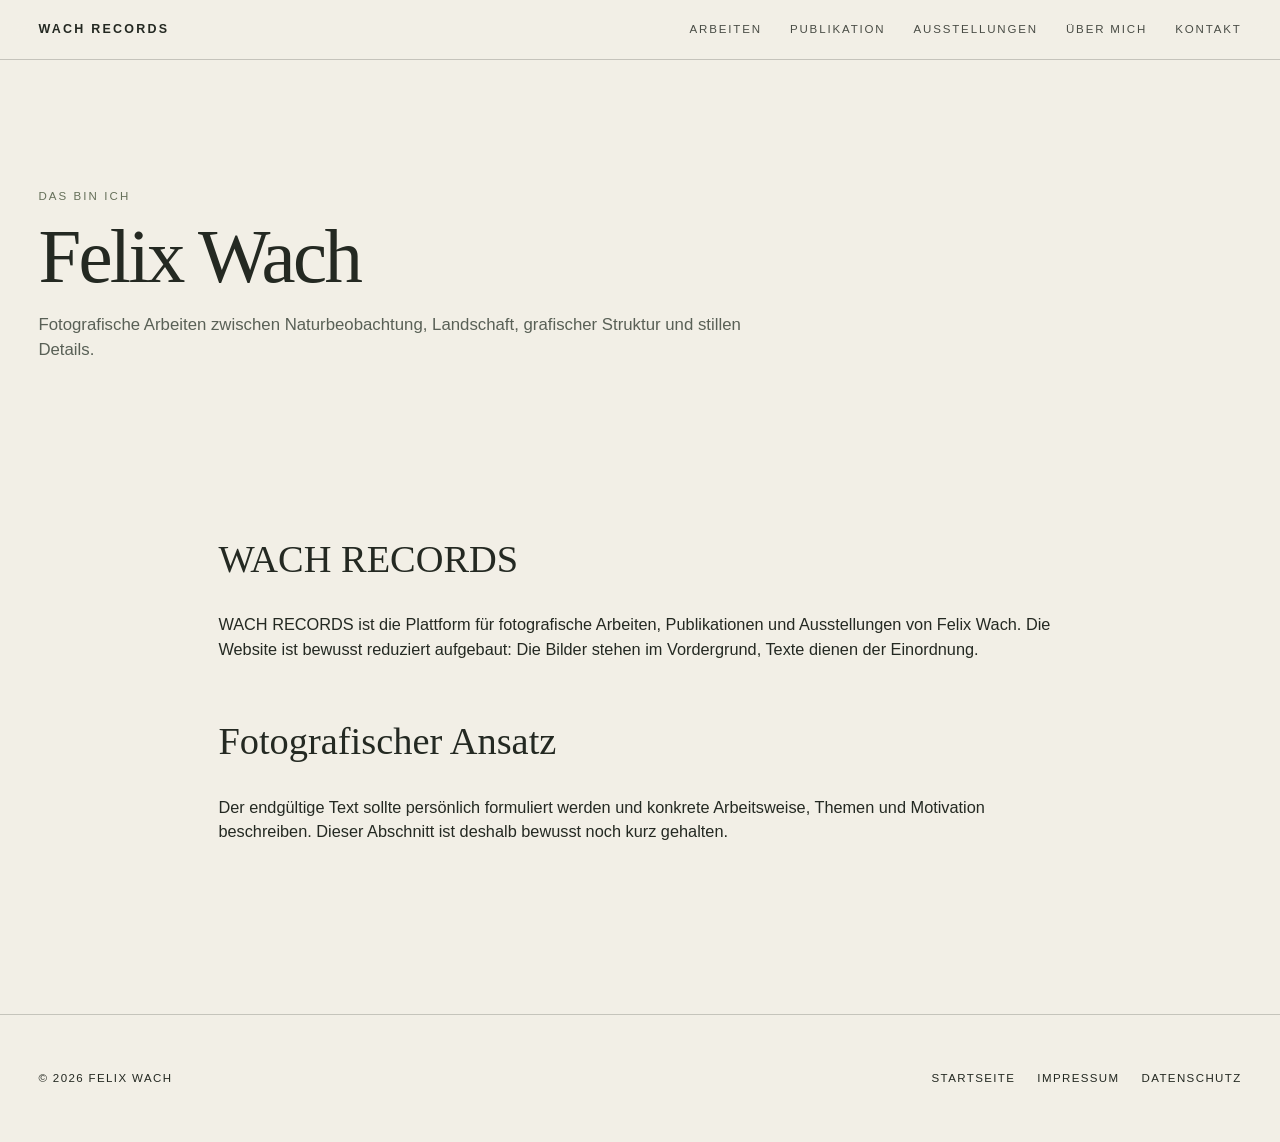
==== about.html @ 02eb3a5e "Über-mich-Seite auf Deutsch umgestellt" ====
<!doctype html><html lang="de"><head><meta charset="utf-8"><meta name="viewport" content="width=device-width,initial-scale=1"><title>Über mich — WACH RECORDS</title><meta name="description" content="Über Felix Wach und WACH RECORDS."><link rel="stylesheet" href="styles.css"></head><body><header class="inner-header"><a class="brand" href="index.html">WACH RECORDS</a><nav class="desktop-nav"><a href="work.html">Arbeiten</a><a href="magazine.html">Publikation</a><a href="exhibitions.html">Ausstellungen</a><a href="about.html">Über mich</a><a href="contact.html">Kontakt</a></nav></header><main><section class="page-hero"><div class="section-kicker">Das bin ich</div><h1 class="page-title">Felix Wach</h1><p>Fotografische Arbeiten zwischen Naturbeobachtung, Landschaft, grafischer Struktur und stillen Details.</p></section><section class="text-page"><h2>WACH RECORDS</h2><p>WACH RECORDS ist die Plattform für fotografische Arbeiten, Publikationen und Ausstellungen von Felix Wach. Die Website ist bewusst reduziert aufgebaut: Die Bilder stehen im Vordergrund, Texte dienen der Einordnung.</p><h2>Fotografischer Ansatz</h2><p>Der endgültige Text sollte persönlich formuliert werden und konkrete Arbeitsweise, Themen und Motivation beschreiben. Dieser Abschnitt ist deshalb bewusst noch kurz gehalten.</p></section></main><footer class="site-footer"><div>© 2026 Felix Wach</div><div class="footer-links"><a href="index.html">Startseite</a><a href="impressum.html">Impressum</a><a href="datenschutz.html">Datenschutz</a></div></footer><script src="content.js"></script><script src="script.js"></script></body></html>
---- styles.css ----
:root{
  --paper:#f2efe6;
  --paper-2:#e4ddcf;
  --ink:#242922;
  --moss:#66705a;
  --line:rgba(36,41,34,.22);
  --max:1440px;
  --pad:clamp(20px,3vw,48px);
}
*{box-sizing:border-box}
html{scroll-behavior:smooth}
body{margin:0;background:var(--paper);color:var(--ink);font-family:Inter,ui-sans-serif,-apple-system,BlinkMacSystemFont,"Segoe UI",sans-serif;line-height:1.5}
a{color:inherit;text-decoration:none}
img{display:block;width:100%;height:auto}
button{font:inherit}
.wrap{width:min(calc(100% - 2*var(--pad)),var(--max));margin-inline:auto}
.site-header{position:fixed;inset:0 0 auto 0;z-index:50;padding:22px var(--pad);display:flex;justify-content:space-between;align-items:center;color:#f7f5ef;mix-blend-mode:difference;pointer-events:none}
.brand,.nav-toggle,.desktop-nav a{pointer-events:auto}
.brand{font-size:.78rem;letter-spacing:.18em;font-weight:700}
.desktop-nav{display:flex;gap:28px;font-size:.72rem;letter-spacing:.16em;text-transform:uppercase}
.desktop-nav a{opacity:.82}.desktop-nav a:hover{opacity:1}
.nav-toggle{display:none;background:none;border:0;color:inherit;letter-spacing:.14em;text-transform:uppercase;font-size:.72rem}
.hero{height:100svh;min-height:620px;position:relative;background:#111;overflow:hidden}
.hero img{width:100%;height:100%;object-fit:cover;filter:saturate(.9) contrast(.98)}
.hero::after{content:"";position:absolute;inset:0;background:linear-gradient(to top,rgba(0,0,0,.34),transparent 38%)}
.hero-copy{position:absolute;z-index:2;left:var(--pad);bottom:clamp(34px,6vh,72px);color:#f7f5ef}
.hero-copy h1{margin:0;font:500 clamp(2.4rem,7vw,7.4rem)/.88 Georgia,"Times New Roman",serif;letter-spacing:-.04em}
.hero-copy p{margin:18px 0 0;font-size:.78rem;letter-spacing:.18em;text-transform:uppercase}
.intro{padding:clamp(90px,12vw,180px) 0}
.intro .kicker,.section-kicker{font-size:.72rem;letter-spacing:.18em;text-transform:uppercase;color:var(--moss)}
.intro p{max-width:840px;margin:24px 0 0;font:400 clamp(1.65rem,3.8vw,4.2rem)/1.06 Georgia,"Times New Roman",serif;letter-spacing:-.025em}
.gallery{padding-bottom:clamp(90px,12vw,180px)}
.frame{margin:0 auto clamp(72px,10vw,160px)}
.frame.full{width:min(100%,1680px)}
.frame.wide{width:min(86%,1320px)}
.frame.medium{width:min(64%,920px)}
.frame.narrow{width:min(46%,680px)}
.frame.align-left{margin-left:var(--pad);margin-right:auto}
.frame.align-right{margin-right:var(--pad);margin-left:auto}
.frame img{box-shadow:0 1px 0 rgba(0,0,0,.06)}
.caption{display:flex;justify-content:space-between;gap:20px;margin-top:14px;font-size:.7rem;letter-spacing:.14em;text-transform:uppercase;color:#53594f}
.editorial-pair{display:grid;grid-template-columns:1fr 1fr;gap:clamp(24px,6vw,100px);align-items:end;width:min(calc(100% - 2*var(--pad)),1240px);margin:0 auto clamp(90px,12vw,180px)}
.editorial-pair .small{padding-bottom:10vh}
.quote{padding:clamp(110px,14vw,220px) var(--pad);border-top:1px solid var(--line);border-bottom:1px solid var(--line)}
.quote p{max-width:1050px;margin:0 auto;font:400 clamp(2rem,5vw,5.5rem)/1.02 Georgia,"Times New Roman",serif;letter-spacing:-.03em}
.magazine{padding:clamp(90px,12vw,180px) 0;background:var(--paper-2)}
.magazine-grid{display:grid;grid-template-columns:minmax(0,1fr) minmax(280px,.72fr);gap:clamp(50px,8vw,130px);align-items:center}
.magazine h2,.page-title{margin:16px 0 18px;font:500 clamp(2.8rem,6vw,6rem)/.95 Georgia,"Times New Roman",serif;letter-spacing:-.035em}
.magazine p{max-width:540px;font-size:1rem}
.meta{margin:32px 0;font-size:.78rem;line-height:1.8;letter-spacing:.12em;text-transform:uppercase}
.text-link{display:inline-block;border-bottom:1px solid currentColor;padding-bottom:5px;font-size:.75rem;letter-spacing:.15em;text-transform:uppercase}
.mag-cover{aspect-ratio:148/210;background:#d3ccbe;border:1px solid rgba(0,0,0,.12);display:flex;align-items:center;justify-content:center;padding:12%;text-align:center}
.mag-cover .mock-title{font:500 clamp(1.8rem,4vw,4rem)/.95 Georgia,"Times New Roman",serif}
.mag-cover .mock-sub{margin-top:18px;font-size:.67rem;letter-spacing:.16em;text-transform:uppercase}
.site-footer{padding:55px var(--pad);display:grid;grid-template-columns:1fr auto;gap:30px;border-top:1px solid var(--line);font-size:.72rem;letter-spacing:.12em;text-transform:uppercase}
.footer-links{display:flex;gap:22px;flex-wrap:wrap}
.mobile-menu{display:none}
.reveal{opacity:0;transform:translateY(22px);transition:opacity .8s ease,transform .8s ease}
.reveal.visible{opacity:1;transform:none}

/* inner pages */
.inner-header{position:sticky;top:0;z-index:40;background:rgba(242,239,230,.92);backdrop-filter:blur(14px);border-bottom:1px solid var(--line);padding:20px var(--pad);display:flex;justify-content:space-between;align-items:center}
.inner-header .brand{color:var(--ink)}
.inner-header .desktop-nav{color:var(--ink)}
.page-hero{padding:clamp(80px,10vw,150px) var(--pad) clamp(50px,8vw,100px)}
.page-hero p{max-width:720px;font-size:1.05rem;color:#596056}
.work-grid{display:grid;grid-template-columns:repeat(2,minmax(0,1fr));gap:clamp(22px,4vw,60px);padding:0 var(--pad) clamp(100px,12vw,180px)}
.work-card:nth-child(3n){grid-column:1/-1;width:72%;justify-self:center}
.work-card .caption{margin-bottom:0}
.text-page{max-width:920px;padding:0 var(--pad) clamp(100px,12vw,180px);margin:auto}
.text-page h2{font:500 clamp(1.7rem,3vw,3rem)/1.08 Georgia,"Times New Roman",serif;margin-top:60px}
.text-page p{font-size:1.02rem}
.legal-note{padding:18px 20px;border:1px solid var(--line);background:rgba(255,255,255,.25);font-size:.9rem}
.contact-block{font:400 clamp(1.8rem,4vw,4rem)/1.1 Georgia,"Times New Roman",serif;margin:50px 0}

@media (max-width:800px){
  .desktop-nav{display:none}.nav-toggle{display:block}
  .mobile-menu{position:fixed;z-index:60;inset:0;background:var(--paper);padding:28px;display:none;flex-direction:column;justify-content:center;gap:22px;font:500 2.2rem/1 Georgia,"Times New Roman",serif}
  .mobile-menu.open{display:flex}.mobile-menu .close{position:absolute;top:24px;right:24px;background:none;border:0;font-size:.75rem;letter-spacing:.14em;text-transform:uppercase}
  .frame.wide,.frame.medium,.frame.narrow{width:calc(100% - 2*var(--pad))}.frame.align-left,.frame.align-right{margin-left:auto;margin-right:auto}
  .editorial-pair{grid-template-columns:1fr}.editorial-pair .small{padding-bottom:0;width:72%;justify-self:end}
  .magazine-grid{grid-template-columns:1fr}.mag-cover{width:min(72vw,430px);justify-self:center}
  .site-footer{grid-template-columns:1fr}.footer-links{gap:14px 20px}
  .work-grid{grid-template-columns:1fr}.work-card:nth-child(3n){grid-column:auto;width:100%}
}
@media (prefers-reduced-motion:reduce){html{scroll-behavior:auto}.reveal{opacity:1;transform:none;transition:none}}
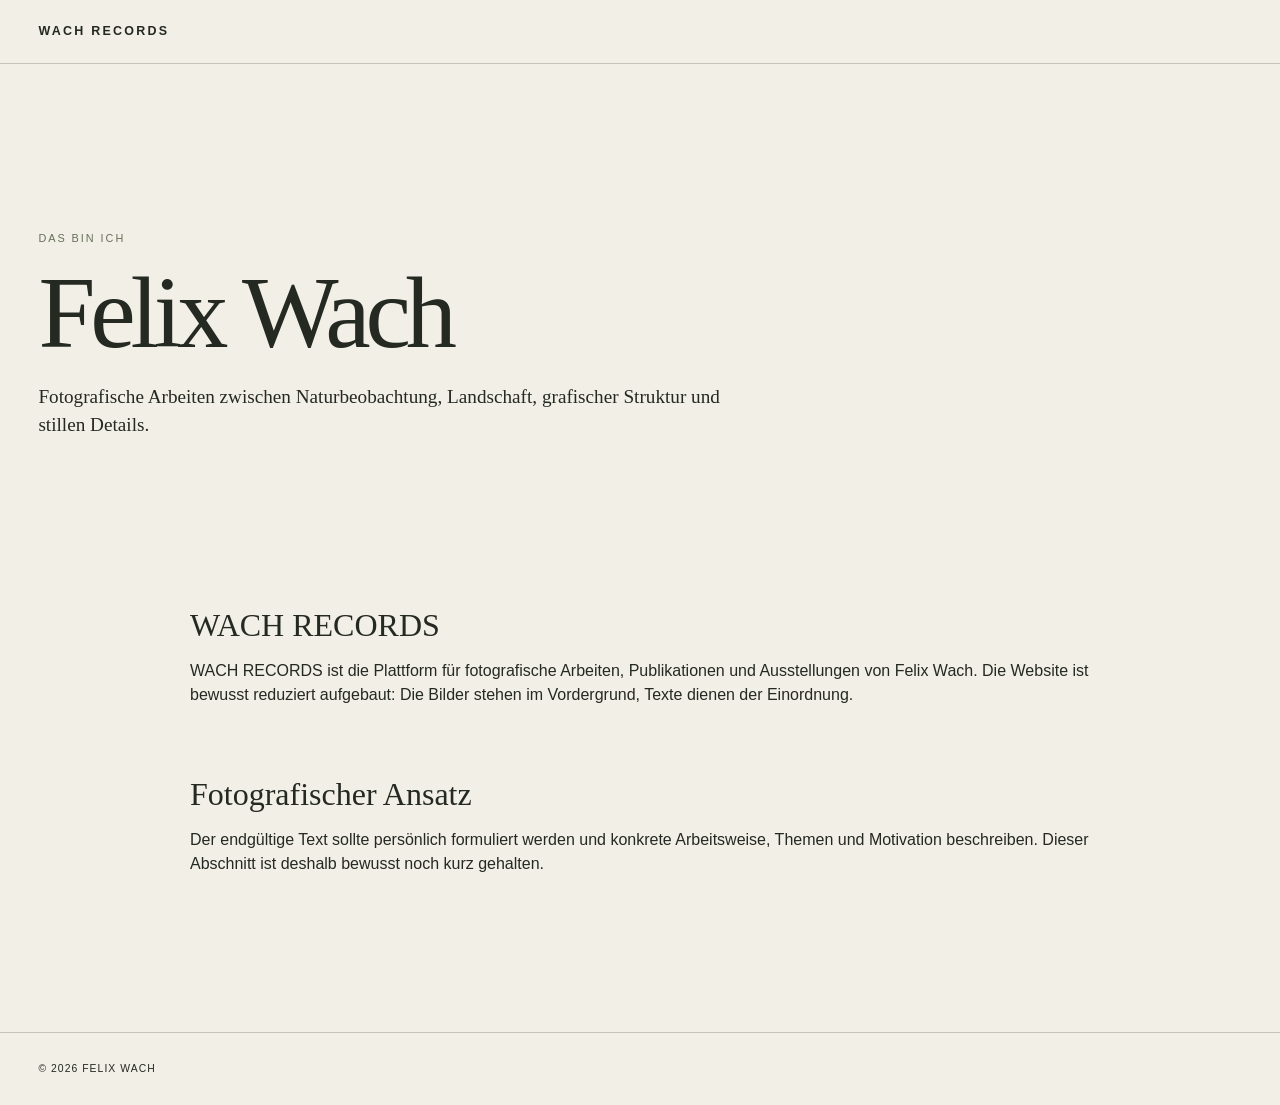
==== commit bb316b8d: "Vereinheitliche Über-mich-Seite" ====
--- a/about.html
+++ b/about.html
@@ -1 +1,39 @@
-<!doctype html><html lang="de"><head><meta charset="utf-8"><meta name="viewport" content="width=device-width,initial-scale=1"><title>Über mich — WACH RECORDS</title><meta name="description" content="Über Felix Wach und WACH RECORDS."><link rel="stylesheet" href="styles.css"></head><body><header class="inner-header"><a class="brand" href="index.html">WACH RECORDS</a><nav class="desktop-nav"><a href="work.html">Arbeiten</a><a href="magazine.html">Publikation</a><a href="exhibitions.html">Ausstellungen</a><a href="about.html">Über mich</a><a href="contact.html">Kontakt</a></nav></header><main><section class="page-hero"><div class="section-kicker">Das bin ich</div><h1 class="page-title">Felix Wach</h1><p>Fotografische Arbeiten zwischen Naturbeobachtung, Landschaft, grafischer Struktur und stillen Details.</p></section><section class="text-page"><h2>WACH RECORDS</h2><p>WACH RECORDS ist die Plattform für fotografische Arbeiten, Publikationen und Ausstellungen von Felix Wach. Die Website ist bewusst reduziert aufgebaut: Die Bilder stehen im Vordergrund, Texte dienen der Einordnung.</p><h2>Fotografischer Ansatz</h2><p>Der endgültige Text sollte persönlich formuliert werden und konkrete Arbeitsweise, Themen und Motivation beschreiben. Dieser Abschnitt ist deshalb bewusst noch kurz gehalten.</p></section></main><footer class="site-footer"><div>© 2026 Felix Wach</div><div class="footer-links"><a href="index.html">Startseite</a><a href="impressum.html">Impressum</a><a href="datenschutz.html">Datenschutz</a></div></footer><script src="content.js"></script><script src="script.js"></script></body></html>
+<!doctype html>
+<html lang="de">
+<head>
+  <meta charset="utf-8">
+  <meta name="viewport" content="width=device-width,initial-scale=1">
+  <title>Über mich — WACH RECORDS</title>
+  <meta name="description" content="Über Felix Wach und WACH RECORDS.">
+  <link rel="stylesheet" href="styles.css">
+</head>
+<body>
+<header class="site-header inner-header">
+  <a class="brand" href="index.html">WACH RECORDS</a>
+  <nav class="desktop-nav" aria-label="Hauptnavigation"></nav>
+  <button class="nav-toggle" aria-label="Menü öffnen">Menü</button>
+</header>
+<div class="mobile-menu" aria-label="Mobile Navigation">
+  <button class="close">Schließen</button>
+</div>
+<main>
+  <section class="page-hero">
+    <div class="section-kicker">Das bin ich</div>
+    <h1 class="page-title">Felix Wach</h1>
+    <p>Fotografische Arbeiten zwischen Naturbeobachtung, Landschaft, grafischer Struktur und stillen Details.</p>
+  </section>
+  <section class="text-page">
+    <h2>WACH RECORDS</h2>
+    <p>WACH RECORDS ist die Plattform für fotografische Arbeiten, Publikationen und Ausstellungen von Felix Wach. Die Website ist bewusst reduziert aufgebaut: Die Bilder stehen im Vordergrund, Texte dienen der Einordnung.</p>
+    <h2>Fotografischer Ansatz</h2>
+    <p>Der endgültige Text sollte persönlich formuliert werden und konkrete Arbeitsweise, Themen und Motivation beschreiben. Dieser Abschnitt ist deshalb bewusst noch kurz gehalten.</p>
+  </section>
+</main>
+<footer class="site-footer">
+  <div>© 2026 Felix Wach</div>
+  <div class="footer-links"></div>
+</footer>
+<script src="content.js"></script>
+<script src="script.js"></script>
+</body>
+</html>
--- a/styles.css
+++ b/styles.css
@@ -1,86 +1,7 @@
-:root{
-  --paper:#f2efe6;
-  --paper-2:#e4ddcf;
-  --ink:#242922;
-  --moss:#66705a;
-  --line:rgba(36,41,34,.22);
-  --max:1440px;
-  --pad:clamp(20px,3vw,48px);
-}
-*{box-sizing:border-box}
-html{scroll-behavior:smooth}
-body{margin:0;background:var(--paper);color:var(--ink);font-family:Inter,ui-sans-serif,-apple-system,BlinkMacSystemFont,"Segoe UI",sans-serif;line-height:1.5}
-a{color:inherit;text-decoration:none}
-img{display:block;width:100%;height:auto}
-button{font:inherit}
-.wrap{width:min(calc(100% - 2*var(--pad)),var(--max));margin-inline:auto}
-.site-header{position:fixed;inset:0 0 auto 0;z-index:50;padding:22px var(--pad);display:flex;justify-content:space-between;align-items:center;color:#f7f5ef;mix-blend-mode:difference;pointer-events:none}
-.brand,.nav-toggle,.desktop-nav a{pointer-events:auto}
-.brand{font-size:.78rem;letter-spacing:.18em;font-weight:700}
-.desktop-nav{display:flex;gap:28px;font-size:.72rem;letter-spacing:.16em;text-transform:uppercase}
-.desktop-nav a{opacity:.82}.desktop-nav a:hover{opacity:1}
-.nav-toggle{display:none;background:none;border:0;color:inherit;letter-spacing:.14em;text-transform:uppercase;font-size:.72rem}
-.hero{height:100svh;min-height:620px;position:relative;background:#111;overflow:hidden}
-.hero img{width:100%;height:100%;object-fit:cover;filter:saturate(.9) contrast(.98)}
-.hero::after{content:"";position:absolute;inset:0;background:linear-gradient(to top,rgba(0,0,0,.34),transparent 38%)}
-.hero-copy{position:absolute;z-index:2;left:var(--pad);bottom:clamp(34px,6vh,72px);color:#f7f5ef}
-.hero-copy h1{margin:0;font:500 clamp(2.4rem,7vw,7.4rem)/.88 Georgia,"Times New Roman",serif;letter-spacing:-.04em}
-.hero-copy p{margin:18px 0 0;font-size:.78rem;letter-spacing:.18em;text-transform:uppercase}
-.intro{padding:clamp(90px,12vw,180px) 0}
-.intro .kicker,.section-kicker{font-size:.72rem;letter-spacing:.18em;text-transform:uppercase;color:var(--moss)}
-.intro p{max-width:840px;margin:24px 0 0;font:400 clamp(1.65rem,3.8vw,4.2rem)/1.06 Georgia,"Times New Roman",serif;letter-spacing:-.025em}
-.gallery{padding-bottom:clamp(90px,12vw,180px)}
-.frame{margin:0 auto clamp(72px,10vw,160px)}
-.frame.full{width:min(100%,1680px)}
-.frame.wide{width:min(86%,1320px)}
-.frame.medium{width:min(64%,920px)}
-.frame.narrow{width:min(46%,680px)}
-.frame.align-left{margin-left:var(--pad);margin-right:auto}
-.frame.align-right{margin-right:var(--pad);margin-left:auto}
-.frame img{box-shadow:0 1px 0 rgba(0,0,0,.06)}
-.caption{display:flex;justify-content:space-between;gap:20px;margin-top:14px;font-size:.7rem;letter-spacing:.14em;text-transform:uppercase;color:#53594f}
-.editorial-pair{display:grid;grid-template-columns:1fr 1fr;gap:clamp(24px,6vw,100px);align-items:end;width:min(calc(100% - 2*var(--pad)),1240px);margin:0 auto clamp(90px,12vw,180px)}
-.editorial-pair .small{padding-bottom:10vh}
-.quote{padding:clamp(110px,14vw,220px) var(--pad);border-top:1px solid var(--line);border-bottom:1px solid var(--line)}
-.quote p{max-width:1050px;margin:0 auto;font:400 clamp(2rem,5vw,5.5rem)/1.02 Georgia,"Times New Roman",serif;letter-spacing:-.03em}
-.magazine{padding:clamp(90px,12vw,180px) 0;background:var(--paper-2)}
-.magazine-grid{display:grid;grid-template-columns:minmax(0,1fr) minmax(280px,.72fr);gap:clamp(50px,8vw,130px);align-items:center}
-.magazine h2,.page-title{margin:16px 0 18px;font:500 clamp(2.8rem,6vw,6rem)/.95 Georgia,"Times New Roman",serif;letter-spacing:-.035em}
-.magazine p{max-width:540px;font-size:1rem}
-.meta{margin:32px 0;font-size:.78rem;line-height:1.8;letter-spacing:.12em;text-transform:uppercase}
-.text-link{display:inline-block;border-bottom:1px solid currentColor;padding-bottom:5px;font-size:.75rem;letter-spacing:.15em;text-transform:uppercase}
-.mag-cover{aspect-ratio:148/210;background:#d3ccbe;border:1px solid rgba(0,0,0,.12);display:flex;align-items:center;justify-content:center;padding:12%;text-align:center}
-.mag-cover .mock-title{font:500 clamp(1.8rem,4vw,4rem)/.95 Georgia,"Times New Roman",serif}
-.mag-cover .mock-sub{margin-top:18px;font-size:.67rem;letter-spacing:.16em;text-transform:uppercase}
-.site-footer{padding:55px var(--pad);display:grid;grid-template-columns:1fr auto;gap:30px;border-top:1px solid var(--line);font-size:.72rem;letter-spacing:.12em;text-transform:uppercase}
-.footer-links{display:flex;gap:22px;flex-wrap:wrap}
-.mobile-menu{display:none}
-.reveal{opacity:0;transform:translateY(22px);transition:opacity .8s ease,transform .8s ease}
-.reveal.visible{opacity:1;transform:none}
-
-/* inner pages */
-.inner-header{position:sticky;top:0;z-index:40;background:rgba(242,239,230,.92);backdrop-filter:blur(14px);border-bottom:1px solid var(--line);padding:20px var(--pad);display:flex;justify-content:space-between;align-items:center}
-.inner-header .brand{color:var(--ink)}
-.inner-header .desktop-nav{color:var(--ink)}
-.page-hero{padding:clamp(80px,10vw,150px) var(--pad) clamp(50px,8vw,100px)}
-.page-hero p{max-width:720px;font-size:1.05rem;color:#596056}
-.work-grid{display:grid;grid-template-columns:repeat(2,minmax(0,1fr));gap:clamp(22px,4vw,60px);padding:0 var(--pad) clamp(100px,12vw,180px)}
-.work-card:nth-child(3n){grid-column:1/-1;width:72%;justify-self:center}
-.work-card .caption{margin-bottom:0}
-.text-page{max-width:920px;padding:0 var(--pad) clamp(100px,12vw,180px);margin:auto}
-.text-page h2{font:500 clamp(1.7rem,3vw,3rem)/1.08 Georgia,"Times New Roman",serif;margin-top:60px}
-.text-page p{font-size:1.02rem}
-.legal-note{padding:18px 20px;border:1px solid var(--line);background:rgba(255,255,255,.25);font-size:.9rem}
-.contact-block{font:400 clamp(1.8rem,4vw,4rem)/1.1 Georgia,"Times New Roman",serif;margin:50px 0}
-
-@media (max-width:800px){
-  .desktop-nav{display:none}.nav-toggle{display:block}
-  .mobile-menu{position:fixed;z-index:60;inset:0;background:var(--paper);padding:28px;display:none;flex-direction:column;justify-content:center;gap:22px;font:500 2.2rem/1 Georgia,"Times New Roman",serif}
-  .mobile-menu.open{display:flex}.mobile-menu .close{position:absolute;top:24px;right:24px;background:none;border:0;font-size:.75rem;letter-spacing:.14em;text-transform:uppercase}
-  .frame.wide,.frame.medium,.frame.narrow{width:calc(100% - 2*var(--pad))}.frame.align-left,.frame.align-right{margin-left:auto;margin-right:auto}
-  .editorial-pair{grid-template-columns:1fr}.editorial-pair .small{padding-bottom:0;width:72%;justify-self:end}
-  .magazine-grid{grid-template-columns:1fr}.mag-cover{width:min(72vw,430px);justify-self:center}
-  .site-footer{grid-template-columns:1fr}.footer-links{gap:14px 20px}
-  .work-grid{grid-template-columns:1fr}.work-card:nth-child(3n){grid-column:auto;width:100%}
-}
-@media (prefers-reduced-motion:reduce){html{scroll-behavior:auto}.reveal{opacity:1;transform:none;transition:none}}
+:root{--paper:#f2efe6;--paper-2:#e4ddcf;--ink:#242922;--moss:#66705a;--line:rgba(36,41,34,.22);--max:1440px;--pad:clamp(20px,3vw,48px)}
+*{box-sizing:border-box}html{scroll-behavior:smooth}body{margin:0;background:var(--paper);color:var(--ink);font-family:Inter,ui-sans-serif,-apple-system,BlinkMacSystemFont,"Segoe UI",sans-serif;line-height:1.5}a{color:inherit;text-decoration:none}img{display:block;width:100%;height:auto}button{font:inherit}.wrap{width:min(calc(100% - 2*var(--pad)),var(--max));margin-inline:auto}
+.site-header,.inner-header{position:fixed!important;top:0!important;left:0!important;right:0!important;bottom:auto!important;width:100%!important;height:auto!important;z-index:1000!important;padding:22px var(--pad)!important;display:flex!important;justify-content:space-between!important;align-items:center!important;box-sizing:border-box!important}.site-header{color:#f7f5ef;mix-blend-mode:difference;pointer-events:none}.inner-header{background:var(--paper);color:var(--ink);border-bottom:1px solid var(--line);mix-blend-mode:normal;pointer-events:auto}.brand,.nav-toggle,.desktop-nav a{pointer-events:auto}.brand{font-size:.78rem;letter-spacing:.18em;font-weight:700}.desktop-nav{display:flex;gap:28px;font-size:.72rem;letter-spacing:.16em;text-transform:uppercase;margin:0!important;padding:0!important;position:static!important;transform:none!important}.desktop-nav a{font-weight:600;text-shadow:0 1px 3px rgba(0,0,0,.28);position:static!important;transform:none!important}.desktop-nav a:hover{text-decoration:underline;text-underline-offset:4px}.nav-toggle{display:none;border:0;background:none;color:inherit;letter-spacing:.12em;text-transform:uppercase}
+.mobile-menu{display:none}.hero{position:relative;min-height:100svh;display:flex;align-items:flex-end;overflow:hidden;background:#1f241f}.hero picture,.hero img{width:100%;height:100%;position:absolute;inset:0;object-fit:cover}.hero:after{content:"";position:absolute;inset:0;background:linear-gradient(180deg,rgba(0,0,0,.18),transparent 30%,rgba(0,0,0,.32))}.hero-copy{position:relative;z-index:2;padding:0 var(--pad) clamp(42px,7vw,100px);color:#fff}.hero-copy h1{margin:0;font:400 clamp(4rem,10vw,10rem)/.88 Georgia,serif;letter-spacing:-.055em}.hero-copy p{margin:.8rem 0 0;font-size:.75rem;letter-spacing:.18em;text-transform:uppercase}.intro{padding-block:clamp(80px,12vw,180px);max-width:900px}.kicker,.section-kicker{font-size:.68rem;letter-spacing:.18em;text-transform:uppercase;color:var(--moss);margin-bottom:20px}.intro>p{font:400 clamp(2rem,4vw,4.5rem)/1.02 Georgia,serif;letter-spacing:-.035em;margin:0}.gallery{display:grid;gap:clamp(70px,12vw,180px);padding-bottom:clamp(100px,16vw,240px)}.frame{margin:0}.frame.narrow{width:min(48%,620px)}.align-right{margin-left:auto}.align-left{margin-right:auto}.frame.wide{width:min(72%,1000px);margin-inline:auto}.frame.medium{width:min(58%,820px)}.frame.full{width:100%}.frame img{aspect-ratio:auto}.caption{display:flex;justify-content:space-between;gap:20px;margin-top:12px;padding-inline:var(--pad);font-size:.68rem;letter-spacing:.12em;text-transform:uppercase}.editorial-pair{display:grid;grid-template-columns:1fr .62fr;align-items:end;gap:clamp(20px,6vw,100px);width:min(86%,1200px);margin-inline:auto}.editorial-pair figure{margin:0}.editorial-pair .small{width:100%}.quote{padding:clamp(100px,16vw,220px) var(--pad);background:var(--paper-2)}.quote p{max-width:900px;margin:0 auto;font:400 clamp(2.1rem,4vw,4rem)/1.05 Georgia,serif;text-align:center;letter-spacing:-.035em}.magazine{padding:clamp(90px,12vw,180px) 0;background:#20251f;color:#f4f0e7}.magazine-grid{display:grid;grid-template-columns:1fr 1fr;gap:clamp(40px,8vw,120px);align-items:center}.magazine h2{font:400 clamp(2.5rem,5vw,5rem)/.98 Georgia,serif;margin:0 0 28px;letter-spacing:-.035em}.magazine p{max-width:580px;color:#d5d2c8}.meta{margin:28px 0;font-size:.7rem;line-height:1.9;letter-spacing:.12em;text-transform:uppercase}.text-link{display:inline-block;border-bottom:1px solid currentColor;padding-bottom:5px;font-size:.72rem;letter-spacing:.14em;text-transform:uppercase}.mag-cover{aspect-ratio:3/4;background:#ded8ca;color:#1f241f;display:flex;align-items:center;justify-content:center;padding:12%;text-align:center}.mock-title{font:700 clamp(2rem,4vw,4rem)/.85 Arial,sans-serif;letter-spacing:.08em}.mock-sub{margin-top:30px;font-size:.58rem;letter-spacing:.14em;text-transform:uppercase}.page-hero{padding:clamp(150px,18vw,240px) var(--pad) 80px;max-width:1100px}.page-title{font:400 clamp(3.2rem,8vw,8rem)/.9 Georgia,serif;letter-spacing:-.05em;margin:0 0 24px}.page-hero p{max-width:700px;font:400 1.2rem/1.45 Georgia,serif}.text-page{width:min(calc(100% - 2*var(--pad)),900px);margin:0 auto;padding-bottom:140px}.text-page h2{font:400 2rem/1.1 Georgia,serif;margin:70px 0 16px}.work-grid{width:min(calc(100% - 2*var(--pad)),1200px);margin:0 auto;padding-bottom:160px;display:grid;grid-template-columns:repeat(2,1fr);gap:clamp(60px,9vw,120px) clamp(24px,5vw,80px);align-items:start}.work-item{margin:0}.work-item:nth-child(even){margin-top:80px}.work-item img{width:100%}.work-item figcaption{display:flex;justify-content:space-between;margin-top:10px;font-size:.68rem;letter-spacing:.12em;text-transform:uppercase}
+.publication-preview{width:min(calc(100% - 2*var(--pad)),1180px);margin:0 auto;padding:0 0 120px}.publication-cover{position:relative;width:min(430px,100%);aspect-ratio:826/1177;margin:0 auto 100px;overflow:hidden;background:#3da652;color:#fff;box-shadow:0 18px 50px rgba(36,41,34,.12)}.cover-image{position:absolute;inset:30% 0 0;overflow:hidden}.cover-image img{height:100%;object-fit:cover}.cover-green{position:absolute;left:0;right:0;background:#3da652;z-index:2}.cover-top{top:0;height:38%;border-radius:0 0 55% 45%/0 0 38% 28%;text-align:center;padding-top:11%}.cover-top h2{margin:0;font:600 clamp(1.7rem,5vw,3rem)/1 Georgia,serif}.cover-top div{margin-top:24px;font-style:italic;font-size:1.05rem}.cover-bottom{bottom:-12%;height:39%;border-radius:55% 0 0 0/28% 0 0 0}.cover-red{position:absolute;background:#d82f3b;height:18px;z-index:4}.red-top{left:-8%;right:48%;top:33%;transform:rotate(-7deg);border-radius:50%}.red-bottom{left:6%;width:62%;bottom:25%;transform:rotate(32deg);border-radius:50%}.cover-grey{position:absolute;background:#a9abad;z-index:3}.grey-top{left:-6%;right:-6%;top:29%;height:11%;border-radius:50%;transform:rotate(7deg)}.cover-type{position:absolute;left:0;right:0;bottom:3%;z-index:5;text-align:center;font-size:.62rem;letter-spacing:.2em;text-transform:uppercase}.preview-copy{max-width:760px;margin:0 auto 55px}.preview-copy h2{font:400 clamp(2.4rem,5vw,4.5rem)/.98 Georgia,serif;margin:0 0 18px;letter-spacing:-.035em}.preview-copy p{font:400 1.1rem/1.5 Georgia,serif;max-width:650px}.inside-grid{display:grid;grid-template-columns:1fr 1fr;gap:clamp(24px,5vw,70px);align-items:start}.inside-grid figure{margin:0}.inside-grid figure:nth-child(2){margin-top:90px}.inside-grid figcaption{display:flex;justify-content:space-between;margin-top:10px;font-size:.68rem;letter-spacing:.12em;text-transform:uppercase}
+.site-footer{border-top:1px solid var(--line);padding:28px var(--pad);display:flex;justify-content:space-between;gap:30px;font-size:.65rem;letter-spacing:.1em;text-transform:uppercase}.footer-links{display:flex;gap:22px;flex-wrap:wrap}.reveal{opacity:0;transform:translateY(24px);transition:opacity .8s ease,transform .8s ease}.reveal.visible{opacity:1;transform:none}.contact-block{font:400 clamp(2rem,5vw,5rem)/1 Georgia,serif;word-break:break-word}
+@media(max-width:800px){.desktop-nav{display:none}.nav-toggle{display:block}.mobile-menu{position:fixed;inset:0;z-index:1001;background:var(--paper);display:none;flex-direction:column;padding:28px var(--pad);gap:20px}.mobile-menu.open{display:flex}.mobile-menu a{font:400 clamp(2rem,8vw,4rem)/1 Georgia,serif}.mobile-menu .close{align-self:flex-end;border:0;background:none;font-size:.7rem;letter-spacing:.14em;text-transform:uppercase}.magazine-grid{grid-template-columns:1fr}.frame.narrow,.frame.wide,.frame.medium{width:100%}.editorial-pair{width:100%;grid-template-columns:1fr}.editorial-pair .small{width:65%}.work-grid{grid-template-columns:1fr}.work-item:nth-child(even){margin-top:0}.inside-grid{grid-template-columns:1fr}.inside-grid figure:nth-child(2){margin-top:45px}.site-footer{flex-direction:column}.footer-links{gap:12px}}
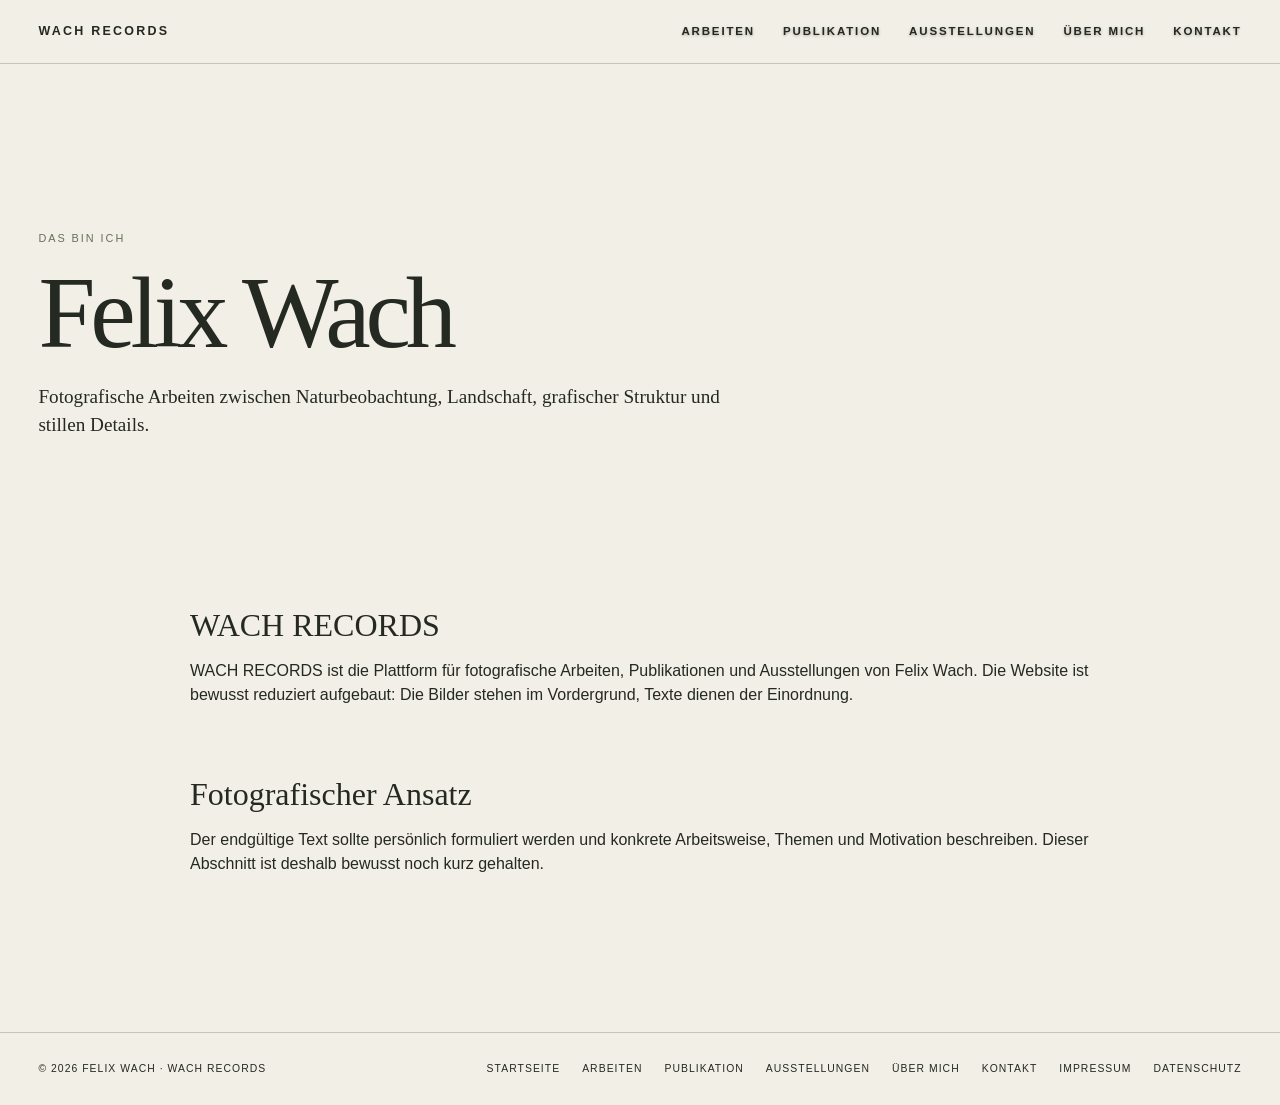
==== commit 9d075585: "Correct brand name and update description text Updated the title and brand name to 'WACHRECORDS' and" ====
--- a/about.html
+++ b/about.html
@@ -3,24 +3,25 @@
 <head>
   <meta charset="utf-8">
   <meta name="viewport" content="width=device-width,initial-scale=1">
-  <title>Über mich — WACH RECORDS</title>
+  <title>Über mich — WACHRECORDS</title>
   <meta name="description" content="Über Felix Wach und WACH RECORDS.">
   <link rel="stylesheet" href="styles.css">
 </head>
 <body>
 <header class="site-header inner-header">
-  <a class="brand" href="index.html">WACH RECORDS</a>
+  <a class="brand" href="index.html">WACHRECORDS</a>
   <nav class="desktop-nav" aria-label="Hauptnavigation"></nav>
   <button class="nav-toggle" aria-label="Menü öffnen">Menü</button>
 </header>
 <div class="mobile-menu" aria-label="Mobile Navigation">
   <button class="close">Schließen</button>
+  <a href="work.html">Arbeiten</a><a href="magazine.html">Publikation</a><a href="exhibitions.html">Ausstellungen</a><a href="about.html">Über mich</a><a href="contact.html">Kontakt</a>
 </div>
 <main>
   <section class="page-hero">
     <div class="section-kicker">Das bin ich</div>
     <h1 class="page-title">Felix Wach</h1>
-    <p>Fotografische Arbeiten zwischen Naturbeobachtung, Landschaft, grafischer Struktur und stillen Details.</p>
+    <p>Fotografische Arbeiten zwischen Naturbeobachtung, Landschaft und stillen Details.</p>
   </section>
   <section class="text-page">
     <h2>WACH RECORDS</h2>
--- a/styles.css
+++ b/styles.css
@@ -1,7 +1,6 @@
 :root{--paper:#f2efe6;--paper-2:#e4ddcf;--ink:#242922;--moss:#66705a;--line:rgba(36,41,34,.22);--max:1440px;--pad:clamp(20px,3vw,48px)}
 *{box-sizing:border-box}html{scroll-behavior:smooth}body{margin:0;background:var(--paper);color:var(--ink);font-family:Inter,ui-sans-serif,-apple-system,BlinkMacSystemFont,"Segoe UI",sans-serif;line-height:1.5}a{color:inherit;text-decoration:none}img{display:block;width:100%;height:auto}button{font:inherit}.wrap{width:min(calc(100% - 2*var(--pad)),var(--max));margin-inline:auto}
-.site-header,.inner-header{position:fixed!important;top:0!important;left:0!important;right:0!important;bottom:auto!important;width:100%!important;height:auto!important;z-index:1000!important;padding:22px var(--pad)!important;display:flex!important;justify-content:space-between!important;align-items:center!important;box-sizing:border-box!important}.site-header{color:#f7f5ef;mix-blend-mode:difference;pointer-events:none}.inner-header{background:var(--paper);color:var(--ink);border-bottom:1px solid var(--line);mix-blend-mode:normal;pointer-events:auto}.brand,.nav-toggle,.desktop-nav a{pointer-events:auto}.brand{font-size:.78rem;letter-spacing:.18em;font-weight:700}.desktop-nav{display:flex;gap:28px;font-size:.72rem;letter-spacing:.16em;text-transform:uppercase;margin:0!important;padding:0!important;position:static!important;transform:none!important}.desktop-nav a{font-weight:600;text-shadow:0 1px 3px rgba(0,0,0,.28);position:static!important;transform:none!important}.desktop-nav a:hover{text-decoration:underline;text-underline-offset:4px}.nav-toggle{display:none;border:0;background:none;color:inherit;letter-spacing:.12em;text-transform:uppercase}
-.mobile-menu{display:none}.hero{position:relative;min-height:100svh;display:flex;align-items:flex-end;overflow:hidden;background:#1f241f}.hero picture,.hero img{width:100%;height:100%;position:absolute;inset:0;object-fit:cover}.hero:after{content:"";position:absolute;inset:0;background:linear-gradient(180deg,rgba(0,0,0,.18),transparent 30%,rgba(0,0,0,.32))}.hero-copy{position:relative;z-index:2;padding:0 var(--pad) clamp(42px,7vw,100px);color:#fff}.hero-copy h1{margin:0;font:400 clamp(4rem,10vw,10rem)/.88 Georgia,serif;letter-spacing:-.055em}.hero-copy p{margin:.8rem 0 0;font-size:.75rem;letter-spacing:.18em;text-transform:uppercase}.intro{padding-block:clamp(80px,12vw,180px);max-width:900px}.kicker,.section-kicker{font-size:.68rem;letter-spacing:.18em;text-transform:uppercase;color:var(--moss);margin-bottom:20px}.intro>p{font:400 clamp(2rem,4vw,4.5rem)/1.02 Georgia,serif;letter-spacing:-.035em;margin:0}.gallery{display:grid;gap:clamp(70px,12vw,180px);padding-bottom:clamp(100px,16vw,240px)}.frame{margin:0}.frame.narrow{width:min(48%,620px)}.align-right{margin-left:auto}.align-left{margin-right:auto}.frame.wide{width:min(72%,1000px);margin-inline:auto}.frame.medium{width:min(58%,820px)}.frame.full{width:100%}.frame img{aspect-ratio:auto}.caption{display:flex;justify-content:space-between;gap:20px;margin-top:12px;padding-inline:var(--pad);font-size:.68rem;letter-spacing:.12em;text-transform:uppercase}.editorial-pair{display:grid;grid-template-columns:1fr .62fr;align-items:end;gap:clamp(20px,6vw,100px);width:min(86%,1200px);margin-inline:auto}.editorial-pair figure{margin:0}.editorial-pair .small{width:100%}.quote{padding:clamp(100px,16vw,220px) var(--pad);background:var(--paper-2)}.quote p{max-width:900px;margin:0 auto;font:400 clamp(2.1rem,4vw,4rem)/1.05 Georgia,serif;text-align:center;letter-spacing:-.035em}.magazine{padding:clamp(90px,12vw,180px) 0;background:#20251f;color:#f4f0e7}.magazine-grid{display:grid;grid-template-columns:1fr 1fr;gap:clamp(40px,8vw,120px);align-items:center}.magazine h2{font:400 clamp(2.5rem,5vw,5rem)/.98 Georgia,serif;margin:0 0 28px;letter-spacing:-.035em}.magazine p{max-width:580px;color:#d5d2c8}.meta{margin:28px 0;font-size:.7rem;line-height:1.9;letter-spacing:.12em;text-transform:uppercase}.text-link{display:inline-block;border-bottom:1px solid currentColor;padding-bottom:5px;font-size:.72rem;letter-spacing:.14em;text-transform:uppercase}.mag-cover{aspect-ratio:3/4;background:#ded8ca;color:#1f241f;display:flex;align-items:center;justify-content:center;padding:12%;text-align:center}.mock-title{font:700 clamp(2rem,4vw,4rem)/.85 Arial,sans-serif;letter-spacing:.08em}.mock-sub{margin-top:30px;font-size:.58rem;letter-spacing:.14em;text-transform:uppercase}.page-hero{padding:clamp(150px,18vw,240px) var(--pad) 80px;max-width:1100px}.page-title{font:400 clamp(3.2rem,8vw,8rem)/.9 Georgia,serif;letter-spacing:-.05em;margin:0 0 24px}.page-hero p{max-width:700px;font:400 1.2rem/1.45 Georgia,serif}.text-page{width:min(calc(100% - 2*var(--pad)),900px);margin:0 auto;padding-bottom:140px}.text-page h2{font:400 2rem/1.1 Georgia,serif;margin:70px 0 16px}.work-grid{width:min(calc(100% - 2*var(--pad)),1200px);margin:0 auto;padding-bottom:160px;display:grid;grid-template-columns:repeat(2,1fr);gap:clamp(60px,9vw,120px) clamp(24px,5vw,80px);align-items:start}.work-item{margin:0}.work-item:nth-child(even){margin-top:80px}.work-item img{width:100%}.work-item figcaption{display:flex;justify-content:space-between;margin-top:10px;font-size:.68rem;letter-spacing:.12em;text-transform:uppercase}
-.publication-preview{width:min(calc(100% - 2*var(--pad)),1180px);margin:0 auto;padding:0 0 120px}.publication-cover{position:relative;width:min(430px,100%);aspect-ratio:826/1177;margin:0 auto 100px;overflow:hidden;background:#3da652;color:#fff;box-shadow:0 18px 50px rgba(36,41,34,.12)}.cover-image{position:absolute;inset:30% 0 0;overflow:hidden}.cover-image img{height:100%;object-fit:cover}.cover-green{position:absolute;left:0;right:0;background:#3da652;z-index:2}.cover-top{top:0;height:38%;border-radius:0 0 55% 45%/0 0 38% 28%;text-align:center;padding-top:11%}.cover-top h2{margin:0;font:600 clamp(1.7rem,5vw,3rem)/1 Georgia,serif}.cover-top div{margin-top:24px;font-style:italic;font-size:1.05rem}.cover-bottom{bottom:-12%;height:39%;border-radius:55% 0 0 0/28% 0 0 0}.cover-red{position:absolute;background:#d82f3b;height:18px;z-index:4}.red-top{left:-8%;right:48%;top:33%;transform:rotate(-7deg);border-radius:50%}.red-bottom{left:6%;width:62%;bottom:25%;transform:rotate(32deg);border-radius:50%}.cover-grey{position:absolute;background:#a9abad;z-index:3}.grey-top{left:-6%;right:-6%;top:29%;height:11%;border-radius:50%;transform:rotate(7deg)}.cover-type{position:absolute;left:0;right:0;bottom:3%;z-index:5;text-align:center;font-size:.62rem;letter-spacing:.2em;text-transform:uppercase}.preview-copy{max-width:760px;margin:0 auto 55px}.preview-copy h2{font:400 clamp(2.4rem,5vw,4.5rem)/.98 Georgia,serif;margin:0 0 18px;letter-spacing:-.035em}.preview-copy p{font:400 1.1rem/1.5 Georgia,serif;max-width:650px}.inside-grid{display:grid;grid-template-columns:1fr 1fr;gap:clamp(24px,5vw,70px);align-items:start}.inside-grid figure{margin:0}.inside-grid figure:nth-child(2){margin-top:90px}.inside-grid figcaption{display:flex;justify-content:space-between;margin-top:10px;font-size:.68rem;letter-spacing:.12em;text-transform:uppercase}
-.site-footer{border-top:1px solid var(--line);padding:28px var(--pad);display:flex;justify-content:space-between;gap:30px;font-size:.65rem;letter-spacing:.1em;text-transform:uppercase}.footer-links{display:flex;gap:22px;flex-wrap:wrap}.reveal{opacity:0;transform:translateY(24px);transition:opacity .8s ease,transform .8s ease}.reveal.visible{opacity:1;transform:none}.contact-block{font:400 clamp(2rem,5vw,5rem)/1 Georgia,serif;word-break:break-word}
-@media(max-width:800px){.desktop-nav{display:none}.nav-toggle{display:block}.mobile-menu{position:fixed;inset:0;z-index:1001;background:var(--paper);display:none;flex-direction:column;padding:28px var(--pad);gap:20px}.mobile-menu.open{display:flex}.mobile-menu a{font:400 clamp(2rem,8vw,4rem)/1 Georgia,serif}.mobile-menu .close{align-self:flex-end;border:0;background:none;font-size:.7rem;letter-spacing:.14em;text-transform:uppercase}.magazine-grid{grid-template-columns:1fr}.frame.narrow,.frame.wide,.frame.medium{width:100%}.editorial-pair{width:100%;grid-template-columns:1fr}.editorial-pair .small{width:65%}.work-grid{grid-template-columns:1fr}.work-item:nth-child(even){margin-top:0}.inside-grid{grid-template-columns:1fr}.inside-grid figure:nth-child(2){margin-top:45px}.site-footer{flex-direction:column}.footer-links{gap:12px}}
+.site-header,.inner-header{position:fixed!important;top:0!important;left:0!important;right:0!important;bottom:auto!important;width:100%!important;height:auto!important;z-index:1000!important;padding:22px var(--pad)!important;display:flex!important;justify-content:space-between!important;align-items:center!important;box-sizing:border-box!important}.site-header{color:#f7f5ef;mix-blend-mode:difference;pointer-events:none}.inner-header{background:var(--paper);color:var(--ink);border-bottom:1px solid var(--line);mix-blend-mode:normal;pointer-events:auto}.brand,.nav-toggle,.desktop-nav a{pointer-events:auto}.brand{font-size:.78rem;letter-spacing:.18em;font-weight:700}.desktop-nav{display:flex;gap:28px;font-size:.72rem;letter-spacing:.16em;text-transform:uppercase;margin:0!important;padding:0!important;position:static!important;transform:none!important}.desktop-nav a{font-weight:600;text-shadow:0 1px 3px rgba(0,0,0,.28);position:static!important;transform:none!important}.desktop-nav a:hover{text-decoration:underline;text-underline-offset:4px}.nav-toggle{display:none;border:0;background:none;color:inherit;letter-spacing:.12em;text-transform:uppercase;cursor:pointer;position:relative;z-index:1002;pointer-events:auto!important}
+.mobile-menu{display:none}.hero{position:relative;min-height:100svh;display:flex;align-items:flex-end;overflow:hidden;background:#1f241f}.hero picture,.hero img{width:100%;height:100%;position:absolute;inset:0;object-fit:cover}.hero:after{content:"";position:absolute;inset:0;background:linear-gradient(180deg,rgba(0,0,0,.18),transparent 30%,rgba(0,0,0,.32))}.hero-copy{position:relative;z-index:2;padding:0 var(--pad) clamp(42px,7vw,100px);color:#fff}.hero-copy h1{margin:0;font:400 clamp(4rem,10vw,10rem)/.88 Georgia,serif;letter-spacing:-.055em}.hero-copy p{margin:.8rem 0 0;font-size:.75rem;letter-spacing:.18em;text-transform:uppercase}.intro{padding-block:clamp(80px,12vw,180px);max-width:900px}.kicker,.section-kicker{font-size:.68rem;letter-spacing:.18em;text-transform:uppercase;color:var(--moss);margin-bottom:20px}.intro>p{font:400 clamp(2rem,4vw,4.5rem)/1.02 Georgia,serif;letter-spacing:-.035em;margin:0}.gallery{display:grid;gap:clamp(56px,9vw,140px);padding-bottom:clamp(90px,14vw,200px)}.frame{margin:0}.frame.narrow{width:min(48%,620px)}.align-right{margin-left:auto}.align-left{margin-right:auto}.frame.wide{width:min(72%,1000px);margin-inline:auto}.frame.medium{width:min(58%,820px)}.frame.full{width:100%}.frame img{aspect-ratio:auto}.caption{display:flex;justify-content:space-between;gap:20px;margin-top:12px;padding-inline:var(--pad);font-size:.68rem;letter-spacing:.12em;text-transform:uppercase}.quote{padding:clamp(100px,16vw,220px) var(--pad);background:var(--paper-2)}.quote p{max-width:900px;margin:0 auto;font:400 clamp(2.1rem,4vw,4rem)/1.05 Georgia,serif;text-align:center;letter-spacing:-.035em}.magazine{padding:clamp(90px,12vw,180px) 0;background:#20251f;color:#f4f0e7}.magazine-grid{display:grid;grid-template-columns:1fr 1fr;gap:clamp(40px,8vw,120px);align-items:center}.magazine h2{font:400 clamp(2.5rem,5vw,5rem)/.98 Georgia,serif;margin:0 0 28px;letter-spacing:-.035em}.magazine p{max-width:580px;color:#d5d2c8}.meta{margin:28px 0;font-size:.7rem;line-height:1.9;letter-spacing:.12em;text-transform:uppercase}.text-link{display:inline-block;border-bottom:1px solid currentColor;padding-bottom:5px;font-size:.72rem;letter-spacing:.14em;text-transform:uppercase}.mag-cover{aspect-ratio:3/4;background:#ded8ca;color:#1f241f;display:flex;align-items:center;justify-content:center;padding:12%;text-align:center}.page-hero{padding:clamp(150px,18vw,240px) var(--pad) 80px;max-width:1100px}.page-title{font:400 clamp(3.2rem,8vw,8rem)/.9 Georgia,serif;letter-spacing:-.05em;margin:0 0 24px}.page-hero p{max-width:700px;font:400 1.2rem/1.45 Georgia,serif}.text-page{width:min(calc(100% - 2*var(--pad)),900px);margin:0 auto;padding-bottom:140px}.text-page h2{font:400 2rem/1.1 Georgia,serif;margin:70px 0 16px}.work-grid{width:min(calc(100% - 2*var(--pad)),1200px);margin:0 auto;padding-bottom:160px;display:grid;grid-template-columns:repeat(2,1fr);gap:clamp(60px,9vw,120px) clamp(24px,5vw,80px);align-items:start}.publication-preview{width:min(calc(100% - 2*var(--pad)),1180px);margin:0 auto;padding:0 0 120px}.publication-cover{position:relative;width:min(430px,100%);aspect-ratio:826/1177;margin:0 auto 100px;overflow:hidden;background:#3da652;color:#fff;box-shadow:0 18px 50px rgba(36,41,34,.12)}.preview-copy{max-width:760px;margin:0 auto 55px}.preview-copy h2{font:400 clamp(2.4rem,5vw,4.5rem)/.98 Georgia,serif;margin:0 0 18px;letter-spacing:-.035em}.preview-copy p{font:400 1.1rem/1.5 Georgia,serif;max-width:650px}.inside-grid{display:grid;grid-template-columns:1fr 1fr;gap:clamp(24px,5vw,70px);align-items:start}.inside-grid figure{margin:0}.inside-grid figure:nth-child(2){margin-top:90px}.inside-grid figcaption{display:flex;justify-content:space-between;margin-top:10px;font-size:.68rem;letter-spacing:.12em;text-transform:uppercase}
+.site-footer{border-top:1px solid var(--line);padding:28px var(--pad);display:flex;justify-content:space-between;gap:30px;font-size:.65rem;letter-spacing:.1em;text-transform:uppercase}.footer-links{display:flex;gap:22px;flex-wrap:wrap}.reveal{opacity:1;transform:none}.reveal-ready .reveal{opacity:0;transform:translateY(24px);transition:opacity .8s ease,transform .8s ease}.reveal.visible{opacity:1;transform:none}.contact-block{font:400 clamp(2rem,5vw,5rem)/1 Georgia,serif;word-break:break-word}
+@media(max-width:800px){.desktop-nav{display:none}.nav-toggle{display:block!important}.mobile-menu{position:fixed;inset:0;z-index:2000;background:var(--paper);display:none;flex-direction:column;padding:28px var(--pad);gap:20px;pointer-events:auto}.mobile-menu.open{display:flex}.mobile-menu a{font:400 clamp(2rem,8vw,4rem)/1 Georgia,serif}.mobile-menu .close{align-self:flex-end;border:0;background:none;font-size:.7rem;letter-spacing:.14em;text-transform:uppercase;cursor:pointer;pointer-events:auto}.magazine-grid{grid-template-columns:1fr}.frame.narrow,.frame.wide,.frame.medium{width:100%}.work-grid{grid-template-columns:1fr}.inside-grid{grid-template-columns:1fr}.inside-grid figure:nth-child(2){margin-top:45px}.site-footer{flex-direction:column}.footer-links{gap:12px}}
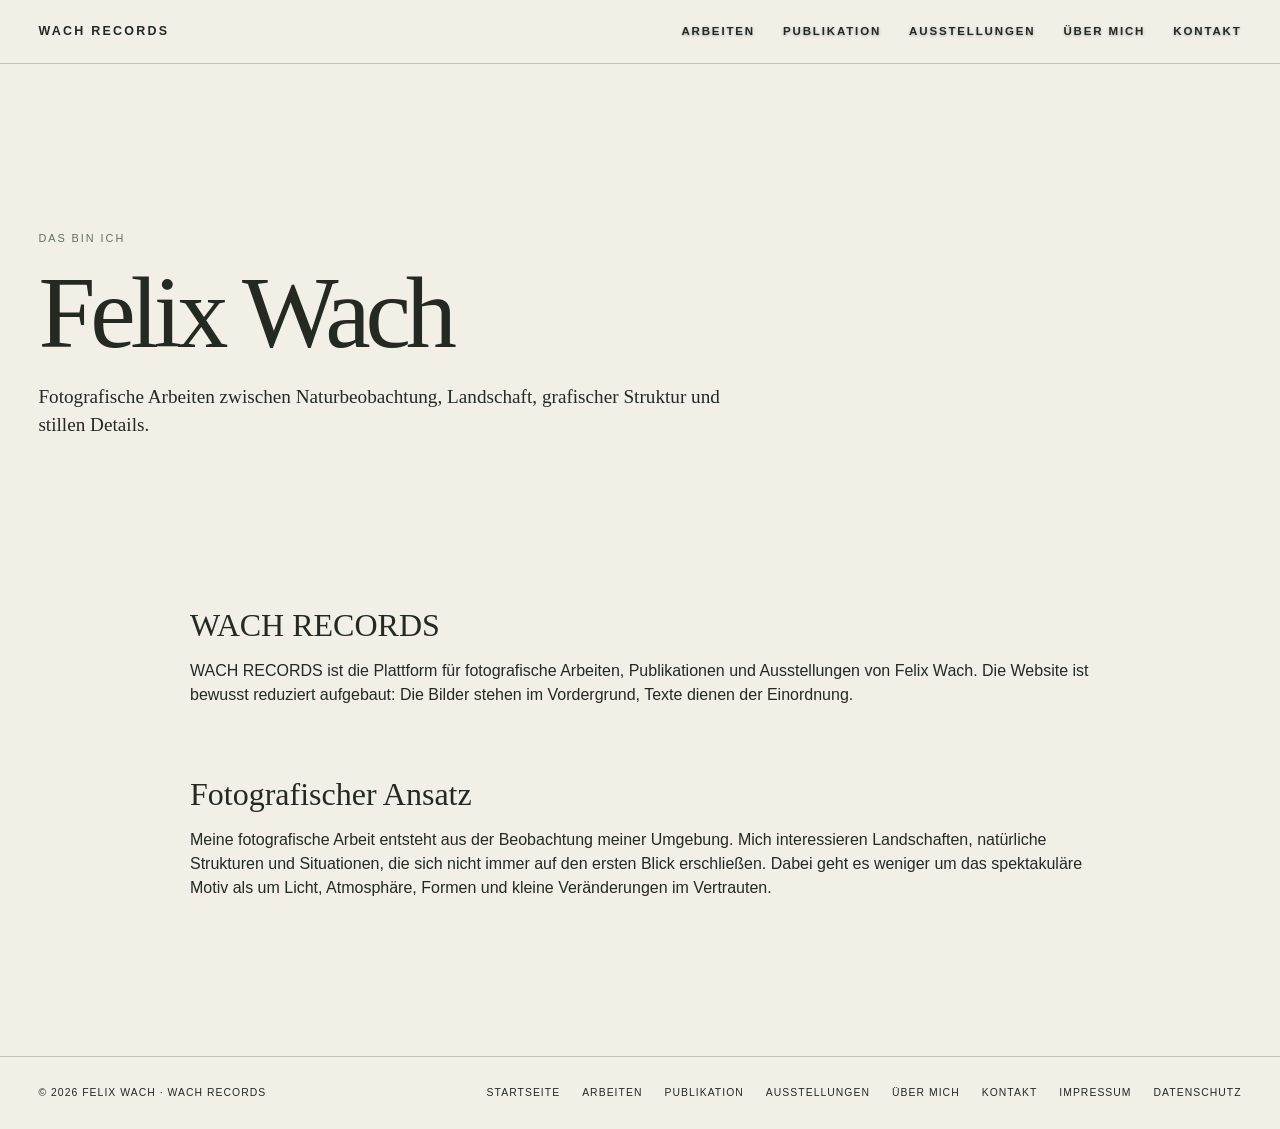
==== commit adeec8a2: "Über mich: Markenname korrigieren" ====
--- a/about.html
+++ b/about.html
@@ -3,13 +3,13 @@
 <head>
   <meta charset="utf-8">
   <meta name="viewport" content="width=device-width,initial-scale=1">
-  <title>Über mich — WACHRECORDS</title>
+  <title>Über mich — WACH RECORDS</title>
   <meta name="description" content="Über Felix Wach und WACH RECORDS.">
   <link rel="stylesheet" href="styles.css">
 </head>
 <body>
 <header class="site-header inner-header">
-  <a class="brand" href="index.html">WACHRECORDS</a>
+  <a class="brand" href="index.html">WACH RECORDS</a>
   <nav class="desktop-nav" aria-label="Hauptnavigation"></nav>
   <button class="nav-toggle" aria-label="Menü öffnen">Menü</button>
 </header>
@@ -21,13 +21,13 @@
   <section class="page-hero">
     <div class="section-kicker">Das bin ich</div>
     <h1 class="page-title">Felix Wach</h1>
-    <p>Fotografische Arbeiten zwischen Naturbeobachtung, Landschaft und stillen Details.</p>
+    <p>Fotografische Arbeiten zwischen Naturbeobachtung, Landschaft, grafischer Struktur und stillen Details.</p>
   </section>
   <section class="text-page">
     <h2>WACH RECORDS</h2>
     <p>WACH RECORDS ist die Plattform für fotografische Arbeiten, Publikationen und Ausstellungen von Felix Wach. Die Website ist bewusst reduziert aufgebaut: Die Bilder stehen im Vordergrund, Texte dienen der Einordnung.</p>
     <h2>Fotografischer Ansatz</h2>
-    <p>Der endgültige Text sollte persönlich formuliert werden und konkrete Arbeitsweise, Themen und Motivation beschreiben. Dieser Abschnitt ist deshalb bewusst noch kurz gehalten.</p>
+    <p>Meine fotografische Arbeit entsteht aus der Beobachtung meiner Umgebung. Mich interessieren Landschaften, natürliche Strukturen und Situationen, die sich nicht immer auf den ersten Blick erschließen. Dabei geht es weniger um das spektakuläre Motiv als um Licht, Atmosphäre, Formen und kleine Veränderungen im Vertrauten.</p>
   </section>
 </main>
 <footer class="site-footer">
--- a/styles.css
+++ b/styles.css
@@ -1,6 +1,14 @@
 :root{--paper:#f2efe6;--paper-2:#e4ddcf;--ink:#242922;--moss:#66705a;--line:rgba(36,41,34,.22);--max:1440px;--pad:clamp(20px,3vw,48px)}
 *{box-sizing:border-box}html{scroll-behavior:smooth}body{margin:0;background:var(--paper);color:var(--ink);font-family:Inter,ui-sans-serif,-apple-system,BlinkMacSystemFont,"Segoe UI",sans-serif;line-height:1.5}a{color:inherit;text-decoration:none}img{display:block;width:100%;height:auto}button{font:inherit}.wrap{width:min(calc(100% - 2*var(--pad)),var(--max));margin-inline:auto}
 .site-header,.inner-header{position:fixed!important;top:0!important;left:0!important;right:0!important;bottom:auto!important;width:100%!important;height:auto!important;z-index:1000!important;padding:22px var(--pad)!important;display:flex!important;justify-content:space-between!important;align-items:center!important;box-sizing:border-box!important}.site-header{color:#f7f5ef;mix-blend-mode:difference;pointer-events:none}.inner-header{background:var(--paper);color:var(--ink);border-bottom:1px solid var(--line);mix-blend-mode:normal;pointer-events:auto}.brand,.nav-toggle,.desktop-nav a{pointer-events:auto}.brand{font-size:.78rem;letter-spacing:.18em;font-weight:700}.desktop-nav{display:flex;gap:28px;font-size:.72rem;letter-spacing:.16em;text-transform:uppercase;margin:0!important;padding:0!important;position:static!important;transform:none!important}.desktop-nav a{font-weight:600;text-shadow:0 1px 3px rgba(0,0,0,.28);position:static!important;transform:none!important}.desktop-nav a:hover{text-decoration:underline;text-underline-offset:4px}.nav-toggle{display:none;border:0;background:none;color:inherit;letter-spacing:.12em;text-transform:uppercase;cursor:pointer;position:relative;z-index:1002;pointer-events:auto!important}
-.mobile-menu{display:none}.hero{position:relative;min-height:100svh;display:flex;align-items:flex-end;overflow:hidden;background:#1f241f}.hero picture,.hero img{width:100%;height:100%;position:absolute;inset:0;object-fit:cover}.hero:after{content:"";position:absolute;inset:0;background:linear-gradient(180deg,rgba(0,0,0,.18),transparent 30%,rgba(0,0,0,.32))}.hero-copy{position:relative;z-index:2;padding:0 var(--pad) clamp(42px,7vw,100px);color:#fff}.hero-copy h1{margin:0;font:400 clamp(4rem,10vw,10rem)/.88 Georgia,serif;letter-spacing:-.055em}.hero-copy p{margin:.8rem 0 0;font-size:.75rem;letter-spacing:.18em;text-transform:uppercase}.intro{padding-block:clamp(80px,12vw,180px);max-width:900px}.kicker,.section-kicker{font-size:.68rem;letter-spacing:.18em;text-transform:uppercase;color:var(--moss);margin-bottom:20px}.intro>p{font:400 clamp(2rem,4vw,4.5rem)/1.02 Georgia,serif;letter-spacing:-.035em;margin:0}.gallery{display:grid;gap:clamp(56px,9vw,140px);padding-bottom:clamp(90px,14vw,200px)}.frame{margin:0}.frame.narrow{width:min(48%,620px)}.align-right{margin-left:auto}.align-left{margin-right:auto}.frame.wide{width:min(72%,1000px);margin-inline:auto}.frame.medium{width:min(58%,820px)}.frame.full{width:100%}.frame img{aspect-ratio:auto}.caption{display:flex;justify-content:space-between;gap:20px;margin-top:12px;padding-inline:var(--pad);font-size:.68rem;letter-spacing:.12em;text-transform:uppercase}.quote{padding:clamp(100px,16vw,220px) var(--pad);background:var(--paper-2)}.quote p{max-width:900px;margin:0 auto;font:400 clamp(2.1rem,4vw,4rem)/1.05 Georgia,serif;text-align:center;letter-spacing:-.035em}.magazine{padding:clamp(90px,12vw,180px) 0;background:#20251f;color:#f4f0e7}.magazine-grid{display:grid;grid-template-columns:1fr 1fr;gap:clamp(40px,8vw,120px);align-items:center}.magazine h2{font:400 clamp(2.5rem,5vw,5rem)/.98 Georgia,serif;margin:0 0 28px;letter-spacing:-.035em}.magazine p{max-width:580px;color:#d5d2c8}.meta{margin:28px 0;font-size:.7rem;line-height:1.9;letter-spacing:.12em;text-transform:uppercase}.text-link{display:inline-block;border-bottom:1px solid currentColor;padding-bottom:5px;font-size:.72rem;letter-spacing:.14em;text-transform:uppercase}.mag-cover{aspect-ratio:3/4;background:#ded8ca;color:#1f241f;display:flex;align-items:center;justify-content:center;padding:12%;text-align:center}.page-hero{padding:clamp(150px,18vw,240px) var(--pad) 80px;max-width:1100px}.page-title{font:400 clamp(3.2rem,8vw,8rem)/.9 Georgia,serif;letter-spacing:-.05em;margin:0 0 24px}.page-hero p{max-width:700px;font:400 1.2rem/1.45 Georgia,serif}.text-page{width:min(calc(100% - 2*var(--pad)),900px);margin:0 auto;padding-bottom:140px}.text-page h2{font:400 2rem/1.1 Georgia,serif;margin:70px 0 16px}.work-grid{width:min(calc(100% - 2*var(--pad)),1200px);margin:0 auto;padding-bottom:160px;display:grid;grid-template-columns:repeat(2,1fr);gap:clamp(60px,9vw,120px) clamp(24px,5vw,80px);align-items:start}.publication-preview{width:min(calc(100% - 2*var(--pad)),1180px);margin:0 auto;padding:0 0 120px}.publication-cover{position:relative;width:min(430px,100%);aspect-ratio:826/1177;margin:0 auto 100px;overflow:hidden;background:#3da652;color:#fff;box-shadow:0 18px 50px rgba(36,41,34,.12)}.preview-copy{max-width:760px;margin:0 auto 55px}.preview-copy h2{font:400 clamp(2.4rem,5vw,4.5rem)/.98 Georgia,serif;margin:0 0 18px;letter-spacing:-.035em}.preview-copy p{font:400 1.1rem/1.5 Georgia,serif;max-width:650px}.inside-grid{display:grid;grid-template-columns:1fr 1fr;gap:clamp(24px,5vw,70px);align-items:start}.inside-grid figure{margin:0}.inside-grid figure:nth-child(2){margin-top:90px}.inside-grid figcaption{display:flex;justify-content:space-between;margin-top:10px;font-size:.68rem;letter-spacing:.12em;text-transform:uppercase}
+.mobile-menu{display:none}.hero{position:relative;min-height:100svh;display:flex;align-items:flex-end;overflow:hidden;background:#1f241f}.hero picture,.hero img{width:100%;height:100%;position:absolute;inset:0;object-fit:cover}.hero:after{content:"";position:absolute;inset:0;background:linear-gradient(180deg,rgba(0,0,0,.18),transparent 30%,rgba(0,0,0,.32))}.hero-copy{position:relative;z-index:2;padding:0 var(--pad) clamp(42px,7vw,100px);color:#fff}.hero-copy h1{margin:0;font:400 clamp(4rem,10vw,10rem)/.88 Georgia,serif;letter-spacing:-.055em}.hero-copy p{margin:.8rem 0 0;font-size:.75rem;letter-spacing:.18em;text-transform:uppercase}.intro{padding-top:clamp(80px,12vw,180px);padding-bottom:clamp(48px,7vw,90px);max-width:900px}.kicker,.section-kicker{font-size:.68rem;letter-spacing:.18em;text-transform:uppercase;color:var(--moss);margin-bottom:20px}.intro>p{font:400 clamp(2rem,4vw,4.5rem)/1.02 Georgia,serif;letter-spacing:-.035em;margin:0}.gallery{display:grid;gap:clamp(56px,9vw,140px);padding-bottom:clamp(90px,14vw,200px)}.frame{margin:0}.frame.narrow{width:min(48%,620px)}.align-right{margin-left:auto;margin-right:clamp(5%,6vw,8%)}.align-left{margin-left:clamp(5%,6vw,8%);margin-right:auto}.frame.wide{width:min(72%,1000px);margin-inline:auto}.frame.medium{width:min(58%,820px)}.frame.full{width:100%}.frame img{aspect-ratio:auto}.caption{display:flex;justify-content:space-between;gap:20px;margin-top:12px;padding-inline:var(--pad);font-size:.68rem;letter-spacing:.12em;text-transform:uppercase}.quote{padding:clamp(100px,16vw,220px) var(--pad);background:var(--paper-2)}.quote p{max-width:900px;margin:0 auto;font:400 clamp(2.1rem,4vw,4rem)/1.05 Georgia,serif;text-align:center;letter-spacing:-.035em}.magazine{padding:clamp(90px,12vw,180px) 0;background:#20251f;color:#f4f0e7}.magazine-grid{display:grid;grid-template-columns:1fr 1fr;gap:clamp(40px,8vw,120px);align-items:center}.magazine h2{font:400 clamp(2.5rem,5vw,5rem)/.98 Georgia,serif;margin:0 0 28px;letter-spacing:-.035em}.magazine p{max-width:580px;color:#d5d2c8}.meta{margin:28px 0;font-size:.7rem;line-height:1.9;letter-spacing:.12em;text-transform:uppercase}.text-link{display:inline-block;border-bottom:1px solid currentColor;padding-bottom:5px;font-size:.72rem;letter-spacing:.14em;text-transform:uppercase}.mag-cover{aspect-ratio:3/4;background:#ded8ca;color:#1f241f;display:flex;align-items:center;justify-content:center;padding:12%;text-align:center}.page-hero{padding:clamp(150px,18vw,240px) var(--pad) 80px;max-width:1100px}.page-title{font:400 clamp(3.2rem,8vw,8rem)/.9 Georgia,serif;letter-spacing:-.05em;margin:0 0 24px}.page-hero p{max-width:700px;font:400 1.2rem/1.45 Georgia,serif}.text-page{width:min(calc(100% - 2*var(--pad)),900px);margin:0 auto;padding-bottom:140px}.text-page h2{font:400 2rem/1.1 Georgia,serif;margin:70px 0 16px}.work-grid{width:min(calc(100% - 2*var(--pad)),1200px);margin:0 auto;padding-bottom:160px;display:grid;grid-template-columns:repeat(2,1fr);gap:clamp(60px,9vw,120px) clamp(24px,5vw,80px);align-items:start}.publication-preview{width:min(calc(100% - 2*var(--pad)),1180px);margin:0 auto;padding:0 0 120px}.publication-cover{position:relative;width:min(430px,100%);aspect-ratio:826/1177;margin:0 auto 100px;overflow:hidden;background:#3da652;color:#fff;box-shadow:0 18px 50px rgba(36,41,34,.12)}.preview-copy{max-width:760px;margin:0 auto 55px}.preview-copy h2{font:400 clamp(2.4rem,5vw,4.5rem)/.98 Georgia,serif;margin:0 0 18px;letter-spacing:-.035em}.preview-copy p{font:400 1.1rem/1.5 Georgia,serif;max-width:650px}.inside-grid{display:grid;grid-template-columns:1fr 1fr;gap:clamp(24px,5vw,70px);align-items:start}.inside-grid figure{margin:0}.inside-grid figure:nth-child(2){margin-top:90px}.inside-grid figcaption{display:flex;justify-content:space-between;margin-top:10px;font-size:.68rem;letter-spacing:.12em;text-transform:uppercase}
 .site-footer{border-top:1px solid var(--line);padding:28px var(--pad);display:flex;justify-content:space-between;gap:30px;font-size:.65rem;letter-spacing:.1em;text-transform:uppercase}.footer-links{display:flex;gap:22px;flex-wrap:wrap}.reveal{opacity:1;transform:none}.reveal-ready .reveal{opacity:0;transform:translateY(24px);transition:opacity .8s ease,transform .8s ease}.reveal.visible{opacity:1;transform:none}.contact-block{font:400 clamp(2rem,5vw,5rem)/1 Georgia,serif;word-break:break-word}
-@media(max-width:800px){.desktop-nav{display:none}.nav-toggle{display:block!important}.mobile-menu{position:fixed;inset:0;z-index:2000;background:var(--paper);display:none;flex-direction:column;padding:28px var(--pad);gap:20px;pointer-events:auto}.mobile-menu.open{display:flex}.mobile-menu a{font:400 clamp(2rem,8vw,4rem)/1 Georgia,serif}.mobile-menu .close{align-self:flex-end;border:0;background:none;font-size:.7rem;letter-spacing:.14em;text-transform:uppercase;cursor:pointer;pointer-events:auto}.magazine-grid{grid-template-columns:1fr}.frame.narrow,.frame.wide,.frame.medium{width:100%}.work-grid{grid-template-columns:1fr}.inside-grid{grid-template-columns:1fr}.inside-grid figure:nth-child(2){margin-top:45px}.site-footer{flex-direction:column}.footer-links{gap:12px}}
+@media(max-width:800px){.desktop-nav{display:none}.nav-toggle{display:block!important}.mobile-menu{position:fixed;inset:0;z-index:2000;background:var(--paper);display:none;flex-direction:column;padding:28px var(--pad);gap:20px;pointer-events:auto}.mobile-menu.open{display:flex}.mobile-menu a{font:400 clamp(2rem,8vw,4rem)/1 Georgia,serif}.mobile-menu .close{align-self:flex-end;border:0;background:none;font-size:.7rem;letter-spacing:.14em;text-transform:uppercase;cursor:pointer;pointer-events:auto}.magazine-grid{grid-template-columns:1fr}.frame.narrow,.frame.wide,.frame.medium{width:100%;margin-left:0;margin-right:0}.work-grid{grid-template-columns:1fr}.inside-grid{grid-template-columns:1fr}.inside-grid figure:nth-child(2){margin-top:45px}.site-footer{flex-direction:column}.footer-links{gap:12px}}
+@media (prefers-reduced-motion: reduce){
+  *,*::before,*::after{
+    scroll-behavior:auto!important;
+    animation-duration:0.01ms!important;
+    animation-iteration-count:1!important;
+    transition-duration:0.01ms!important;
+  }
+}
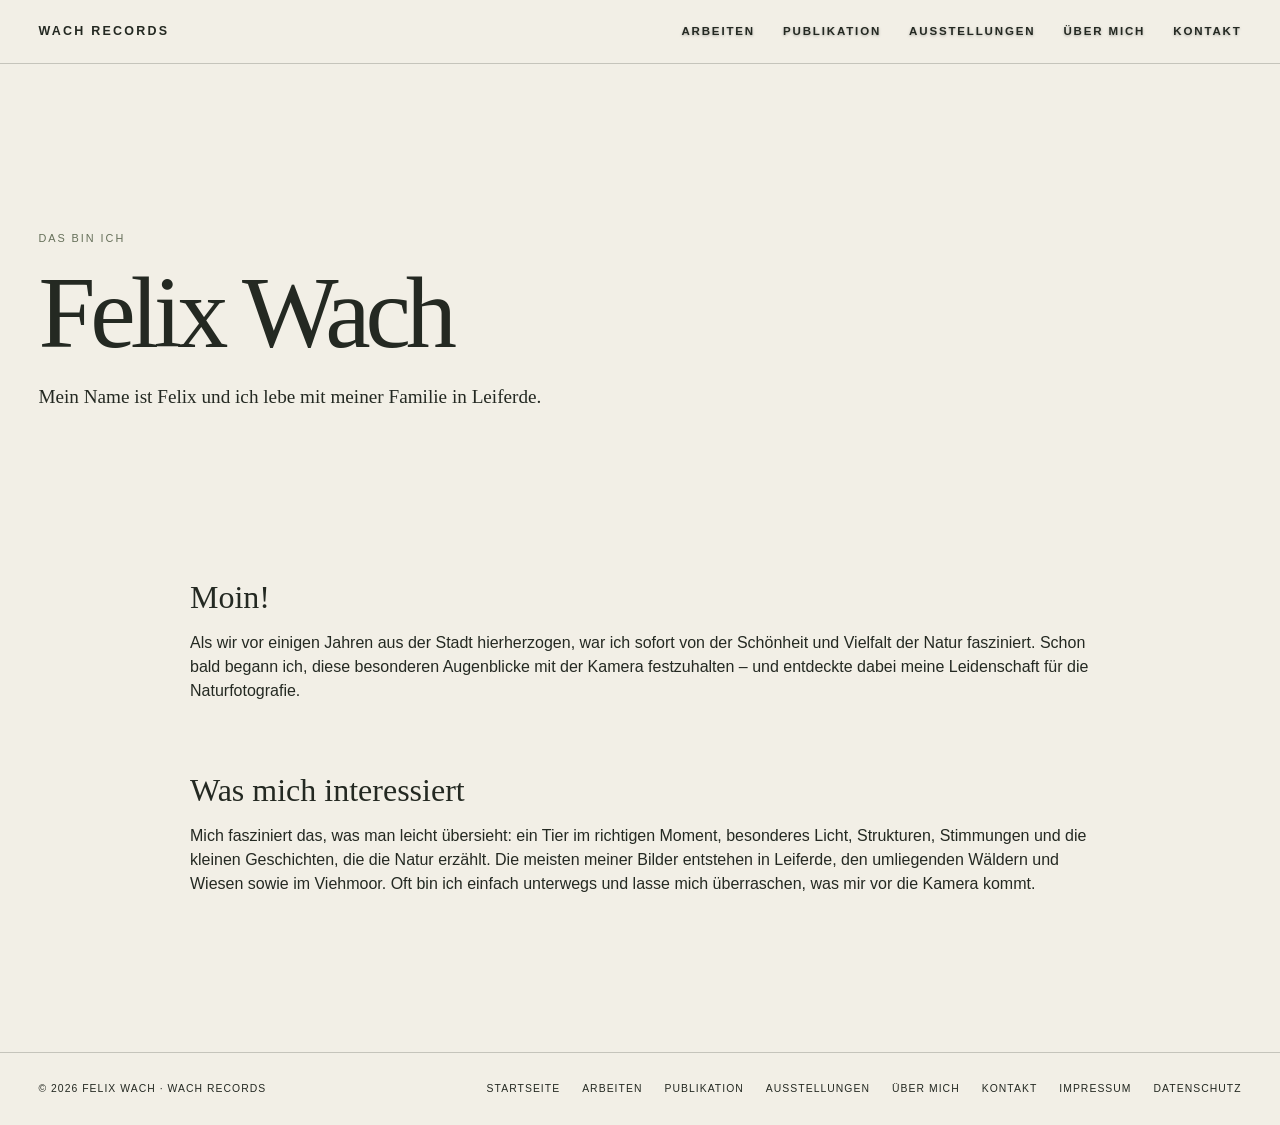
==== commit beb5431f: "Persönlichen Über-mich-Text ergänzen" ====
--- a/about.html
+++ b/about.html
@@ -21,7 +21,7 @@
   <section class="page-hero">
     <div class="section-kicker">Das bin ich</div>
     <h1 class="page-title">Felix Wach</h1>
-    <p>Fotografische Arbeiten zwischen Naturbeobachtung, Landschaft, grafischer Struktur und stillen Details.</p>
+    <p>Mein Name ist Felix und ich lebe mit meiner Familie in Leiferde.</p>
   </section>
   <section class="text-page">
     <h2>WACH RECORDS</h2>
--- a/styles.css
+++ b/styles.css
@@ -12,3 +12,20 @@
     transition-duration:0.01ms!important;
   }
 }
+/* Startseite: Navigation steht oberhalb des Hero-Bildes */
+.home-header{position:relative!important;top:auto!important;left:auto!important;right:auto!important;bottom:auto!important;background:var(--paper);color:var(--ink);border-bottom:1px solid var(--line);mix-blend-mode:normal;pointer-events:auto;}
+.hero{min-height:calc(100svh - 86px);}
+@media(max-width:800px){.home-header{position:relative!important;}.hero{min-height:calc(100svh - 74px);}}
+.availability{border-top:1px solid var(--line);padding-block:clamp(70px,9vw,120px)}
+.availability-grid{display:grid;grid-template-columns:1fr 1fr;gap:clamp(30px,7vw,100px);align-items:start}.availability h2{font:400 clamp(2.2rem,5vw,4.5rem)/.98 Georgia,serif;letter-spacing:-.035em;margin:0}.availability p{font:400 1.05rem/1.5 Georgia,serif;max-width:520px;margin:0 0 22px}
+@media(max-width:800px){.availability-grid{grid-template-columns:1fr;gap:28px}}
+
+
+/* Kontakt */
+.contact-block{font:inherit;display:grid;gap:0;border-top:1px solid var(--line);margin-bottom:clamp(70px,10vw,120px)}
+.contact-item{display:grid;grid-template-columns:150px 1fr;gap:30px;padding:24px 0;border-bottom:1px solid var(--line);align-items:baseline}
+.contact-item span{font-size:.68rem;letter-spacing:.14em;text-transform:uppercase;opacity:.65}
+.contact-item a{font:400 clamp(1.5rem,3vw,2.6rem)/1.15 Georgia,serif;word-break:break-word}
+.contact-item a:hover{text-decoration:underline;text-underline-offset:5px}
+.purchase-note{max-width:650px;margin:0!important;padding-top:0;font:400 clamp(1.35rem,2.5vw,2rem)/1.35 Georgia,serif;white-space:pre-line}
+@media(max-width:800px){.contact-item{grid-template-columns:1fr;gap:7px}.contact-item a{font-size:clamp(1.45rem,7vw,2.2rem)}}
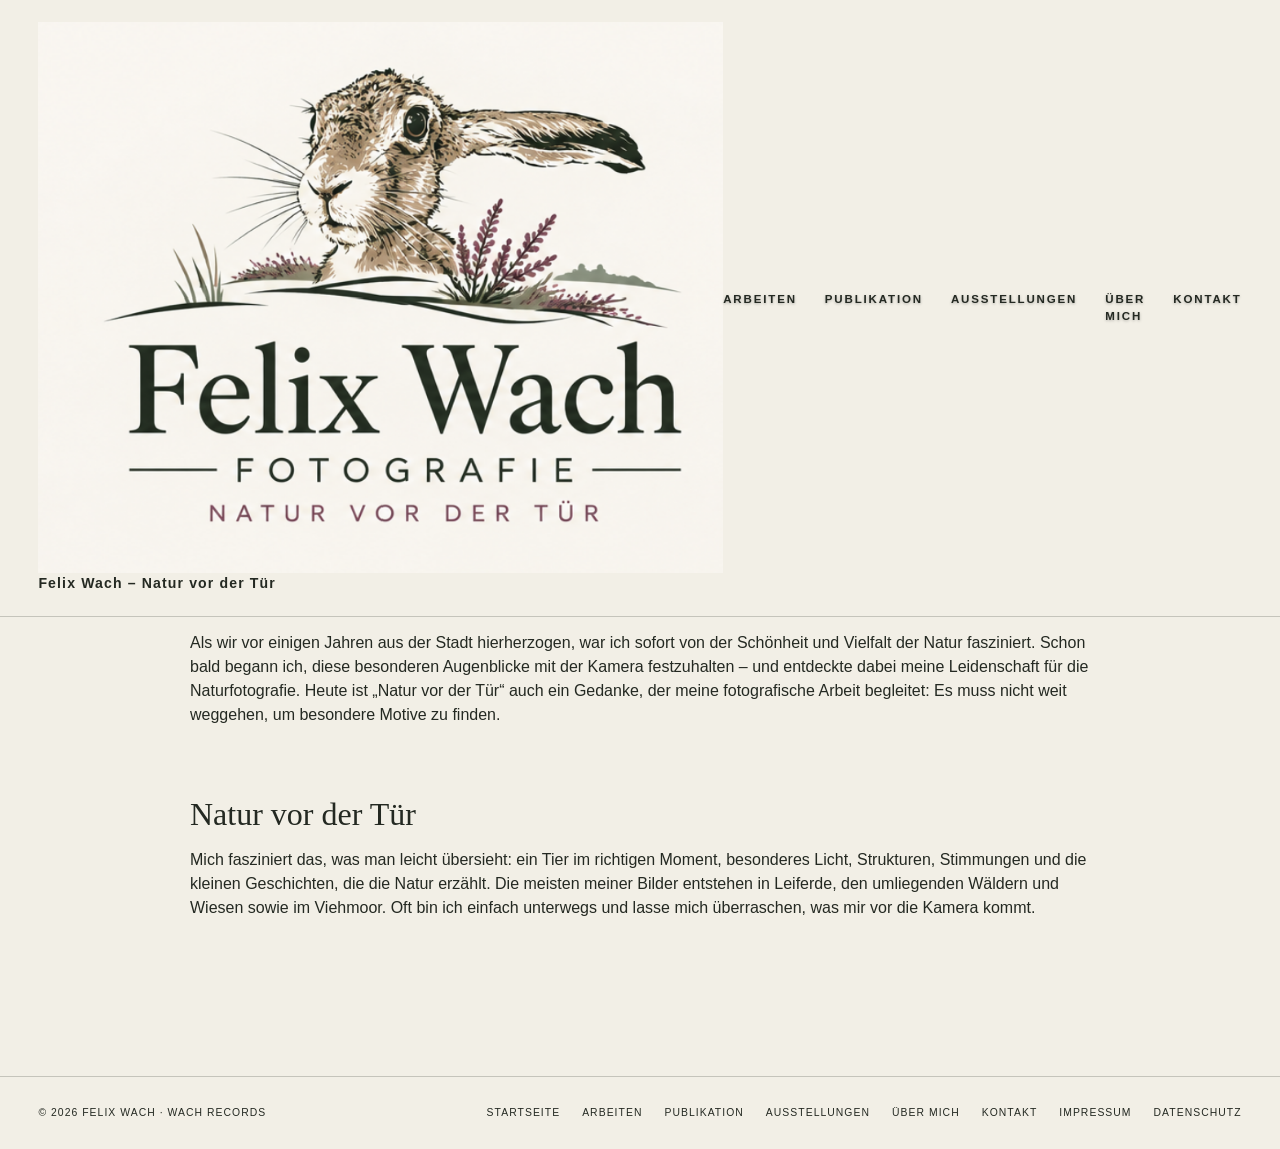
==== commit c9b73dd9: "Show brand logo on every page" ====
--- a/about.html
+++ b/about.html
@@ -5,11 +5,11 @@
   <meta name="viewport" content="width=device-width,initial-scale=1">
   <title>Über mich — WACH RECORDS</title>
   <meta name="description" content="Über Felix Wach und WACH RECORDS.">
-  <link rel="stylesheet" href="styles.css">
+  <link rel="stylesheet" href="styles.css?v=20261021m">
 </head>
 <body>
 <header class="site-header inner-header">
-  <a class="brand" href="index.html">WACH RECORDS</a>
+  <a class="brand" href="index.html"><img class="brand-logo" src="assets/images/felix_wach_logo_freigestellt.png?v=20261021" alt=""><span class="brand-text">Felix Wach – Natur vor der Tür</span></a>
   <nav class="desktop-nav" aria-label="Hauptnavigation"></nav>
   <button class="nav-toggle" aria-label="Menü öffnen">Menü</button>
 </header>
--- a/styles.css
+++ b/styles.css
@@ -1,8 +1,8 @@
 :root{--paper:#f2efe6;--paper-2:#e4ddcf;--ink:#242922;--moss:#66705a;--line:rgba(36,41,34,.22);--max:1440px;--pad:clamp(20px,3vw,48px)}
 *{box-sizing:border-box}html{scroll-behavior:smooth}body{margin:0;background:var(--paper);color:var(--ink);font-family:Inter,ui-sans-serif,-apple-system,BlinkMacSystemFont,"Segoe UI",sans-serif;line-height:1.5}a{color:inherit;text-decoration:none}img{display:block;width:100%;height:auto}button{font:inherit}.wrap{width:min(calc(100% - 2*var(--pad)),var(--max));margin-inline:auto}
 .site-header,.inner-header{position:fixed!important;top:0!important;left:0!important;right:0!important;bottom:auto!important;width:100%!important;height:auto!important;z-index:1000!important;padding:22px var(--pad)!important;display:flex!important;justify-content:space-between!important;align-items:center!important;box-sizing:border-box!important}.site-header{color:#f7f5ef;mix-blend-mode:difference;pointer-events:none}.inner-header{background:var(--paper);color:var(--ink);border-bottom:1px solid var(--line);mix-blend-mode:normal;pointer-events:auto}.brand,.nav-toggle,.desktop-nav a{pointer-events:auto}.brand{font-size:.78rem;letter-spacing:.18em;font-weight:700}.desktop-nav{display:flex;gap:28px;font-size:.72rem;letter-spacing:.16em;text-transform:uppercase;margin:0!important;padding:0!important;position:static!important;transform:none!important}.desktop-nav a{font-weight:600;text-shadow:0 1px 3px rgba(0,0,0,.28);position:static!important;transform:none!important}.desktop-nav a:hover{text-decoration:underline;text-underline-offset:4px}.nav-toggle{display:none;border:0;background:none;color:inherit;letter-spacing:.12em;text-transform:uppercase;cursor:pointer;position:relative;z-index:1002;pointer-events:auto!important}
-.mobile-menu{display:none}.hero{position:relative;min-height:100svh;display:flex;align-items:flex-end;overflow:hidden;background:#1f241f}.hero picture,.hero img{width:100%;height:100%;position:absolute;inset:0;object-fit:cover}.hero:after{content:"";position:absolute;inset:0;background:linear-gradient(180deg,rgba(0,0,0,.18),transparent 30%,rgba(0,0,0,.32))}.hero-copy{position:relative;z-index:2;padding:0 var(--pad) clamp(42px,7vw,100px);color:#fff}.hero-copy h1{margin:0;font:400 clamp(4rem,10vw,10rem)/.88 Georgia,serif;letter-spacing:-.055em}.hero-copy p{margin:.8rem 0 0;font-size:.75rem;letter-spacing:.18em;text-transform:uppercase}.intro{padding-top:clamp(80px,12vw,180px);padding-bottom:clamp(48px,7vw,90px);max-width:900px}.kicker,.section-kicker{font-size:.68rem;letter-spacing:.18em;text-transform:uppercase;color:var(--moss);margin-bottom:20px}.intro>p{font:400 clamp(2rem,4vw,4.5rem)/1.02 Georgia,serif;letter-spacing:-.035em;margin:0}.gallery{display:grid;gap:clamp(56px,9vw,140px);padding-bottom:clamp(90px,14vw,200px)}.frame{margin:0}.frame.narrow{width:min(48%,620px)}.align-right{margin-left:auto;margin-right:clamp(5%,6vw,8%)}.align-left{margin-left:clamp(5%,6vw,8%);margin-right:auto}.frame.wide{width:min(72%,1000px);margin-inline:auto}.frame.medium{width:min(58%,820px)}.frame.full{width:100%}.frame img{aspect-ratio:auto}.caption{display:flex;justify-content:space-between;gap:20px;margin-top:12px;padding-inline:var(--pad);font-size:.68rem;letter-spacing:.12em;text-transform:uppercase}.quote{padding:clamp(100px,16vw,220px) var(--pad);background:var(--paper-2)}.quote p{max-width:900px;margin:0 auto;font:400 clamp(2.1rem,4vw,4rem)/1.05 Georgia,serif;text-align:center;letter-spacing:-.035em}.magazine{padding:clamp(90px,12vw,180px) 0;background:#20251f;color:#f4f0e7}.magazine-grid{display:grid;grid-template-columns:1fr 1fr;gap:clamp(40px,8vw,120px);align-items:center}.magazine h2{font:400 clamp(2.5rem,5vw,5rem)/.98 Georgia,serif;margin:0 0 28px;letter-spacing:-.035em}.magazine p{max-width:580px;color:#d5d2c8}.meta{margin:28px 0;font-size:.7rem;line-height:1.9;letter-spacing:.12em;text-transform:uppercase}.text-link{display:inline-block;border-bottom:1px solid currentColor;padding-bottom:5px;font-size:.72rem;letter-spacing:.14em;text-transform:uppercase}.mag-cover{aspect-ratio:3/4;background:#ded8ca;color:#1f241f;display:flex;align-items:center;justify-content:center;padding:12%;text-align:center}.page-hero{padding:clamp(150px,18vw,240px) var(--pad) 80px;max-width:1100px}.page-title{font:400 clamp(3.2rem,8vw,8rem)/.9 Georgia,serif;letter-spacing:-.05em;margin:0 0 24px}.page-hero p{max-width:700px;font:400 1.2rem/1.45 Georgia,serif}.text-page{width:min(calc(100% - 2*var(--pad)),900px);margin:0 auto;padding-bottom:140px}.text-page h2{font:400 2rem/1.1 Georgia,serif;margin:70px 0 16px}.work-grid{width:min(calc(100% - 2*var(--pad)),1200px);margin:0 auto;padding-bottom:160px;display:grid;grid-template-columns:repeat(2,1fr);gap:clamp(60px,9vw,120px) clamp(24px,5vw,80px);align-items:start}.publication-preview{width:min(calc(100% - 2*var(--pad)),1180px);margin:0 auto;padding:0 0 120px}.publication-cover{position:relative;width:min(430px,100%);aspect-ratio:826/1177;margin:0 auto 100px;overflow:hidden;background:#3da652;color:#fff;box-shadow:0 18px 50px rgba(36,41,34,.12)}.preview-copy{max-width:760px;margin:0 auto 55px}.preview-copy h2{font:400 clamp(2.4rem,5vw,4.5rem)/.98 Georgia,serif;margin:0 0 18px;letter-spacing:-.035em}.preview-copy p{font:400 1.1rem/1.5 Georgia,serif;max-width:650px}.inside-grid{display:grid;grid-template-columns:1fr 1fr;gap:clamp(24px,5vw,70px);align-items:start}.inside-grid figure{margin:0}.inside-grid figure:nth-child(2){margin-top:90px}.inside-grid figcaption{display:flex;justify-content:space-between;margin-top:10px;font-size:.68rem;letter-spacing:.12em;text-transform:uppercase}
-.site-footer{border-top:1px solid var(--line);padding:28px var(--pad);display:flex;justify-content:space-between;gap:30px;font-size:.65rem;letter-spacing:.1em;text-transform:uppercase}.footer-links{display:flex;gap:22px;flex-wrap:wrap}.reveal{opacity:1;transform:none}.reveal-ready .reveal{opacity:0;transform:translateY(24px);transition:opacity .8s ease,transform .8s ease}.reveal.visible{opacity:1;transform:none}.contact-block{font:400 clamp(2rem,5vw,5rem)/1 Georgia,serif;word-break:break-word}
+.mobile-menu{display:none}.hero{position:relative;min-height:100svh;display:flex;align-items:flex-end;overflow:hidden;background:#1f241f}.hero picture,.hero img{width:100%;height:100%;position:absolute;inset:0;object-fit:cover}.hero:after{content:"";position:absolute;inset:0;background:linear-gradient(180deg,rgba(0,0,0,.18),transparent 30%,rgba(0,0,0,.32))}.hero-copy{position:relative;z-index:2;padding:0 var(--pad) clamp(42px,7vw,100px);color:#fff}.hero-copy h1{margin:0;font:400 clamp(4rem,10vw,10rem)/.88 Georgia,serif;letter-spacing:-.055em}.hero-copy p{margin:.8rem 0 0;font-size:.75rem;letter-spacing:.18em;text-transform:uppercase}.intro{padding-top:clamp(80px,12vw,180px);padding-bottom:clamp(48px,7vw,90px);max-width:900px}.kicker,.section-kicker{font-size:.68rem;letter-spacing:.18em;text-transform:uppercase;color:var(--moss);margin-bottom:20px}.intro>p{font:400 clamp(1.15rem,1.7vw,1.45rem)/1.55 Georgia,serif;letter-spacing:0;margin:0}.gallery{display:grid;gap:clamp(56px,9vw,140px);padding-bottom:clamp(90px,14vw,200px)}.frame{margin:0}.frame.narrow{width:min(48%,620px)}.align-right{margin-left:auto;margin-right:clamp(5%,6vw,8%)}.align-left{margin-left:clamp(5%,6vw,8%);margin-right:auto}.frame.wide{width:min(72%,1000px);margin-inline:auto}.frame.medium{width:min(58%,820px)}.frame.full{width:100%}.frame img{aspect-ratio:auto}.caption{display:flex;justify-content:space-between;gap:20px;margin-top:12px;padding-inline:var(--pad);font-size:.68rem;letter-spacing:.12em;text-transform:uppercase}.quote{padding:clamp(100px,16vw,220px) var(--pad);background:var(--paper-2)}.quote p{max-width:900px;margin:0 auto;font:400 clamp(2.1rem,4vw,4rem)/1.05 Georgia,serif;text-align:center;letter-spacing:-.035em}.magazine{padding:clamp(90px,12vw,180px) 0;background:#20251f;color:#f4f0e7}.magazine-grid{display:grid;grid-template-columns:1fr 1fr;gap:clamp(40px,8vw,120px);align-items:center}.magazine h2{font:400 clamp(2.5rem,5vw,5rem)/.98 Georgia,serif;margin:0 0 28px;letter-spacing:-.035em}.magazine p{max-width:580px;color:#d5d2c8}.meta{margin:28px 0;font-size:.7rem;line-height:1.9;letter-spacing:.12em;text-transform:uppercase}.text-link{display:inline-block;border-bottom:1px solid currentColor;padding-bottom:5px;font-size:.72rem;letter-spacing:.14em;text-transform:uppercase}.mag-cover{aspect-ratio:3/4;background:#ded8ca;color:#1f241f;display:flex;align-items:center;justify-content:center;padding:12%;text-align:center}.page-hero{padding:clamp(150px,18vw,240px) var(--pad) 80px;max-width:1100px}.page-title{font:400 clamp(3.2rem,8vw,8rem)/.9 Georgia,serif;letter-spacing:-.05em;margin:0 0 24px}.page-hero p{max-width:700px;font:400 1.2rem/1.45 Georgia,serif}.text-page{width:min(calc(100% - 2*var(--pad)),900px);margin:0 auto;padding-bottom:140px}.text-page h2{font:400 2rem/1.1 Georgia,serif;margin:70px 0 16px}.work-grid{width:min(calc(100% - 2*var(--pad)),1200px);margin:0 auto;padding-bottom:160px;display:grid;grid-template-columns:repeat(2,1fr);gap:clamp(60px,9vw,120px) clamp(24px,5vw,80px);align-items:start}.publication-preview{width:min(calc(100% - 2*var(--pad)),1180px);margin:0 auto;padding:0 0 120px}.publication-cover{position:relative;width:min(430px,100%);aspect-ratio:826/1177;margin:0 auto 100px;overflow:hidden;background:#3da652;color:#fff;box-shadow:0 18px 50px rgba(36,41,34,.12)}.preview-copy{max-width:760px;margin:0 auto 55px}.preview-copy h2{font:400 clamp(2.4rem,5vw,4.5rem)/.98 Georgia,serif;margin:0 0 18px;letter-spacing:-.035em}.preview-copy p{font:400 1.1rem/1.5 Georgia,serif;max-width:650px}.inside-grid{display:grid;grid-template-columns:1fr 1fr;gap:clamp(24px,5vw,70px);align-items:start}.inside-grid figure{margin:0}.inside-grid figure:nth-child(2){margin-top:90px}.inside-grid figcaption{display:flex;justify-content:space-between;margin-top:10px;font-size:.68rem;letter-spacing:.12em;text-transform:uppercase}
+.site-footer{border-top:1px solid var(--line);padding:28px var(--pad);display:flex;justify-content:space-between;gap:30px;font-size:.65rem;letter-spacing:.1em;text-transform:uppercase}.footer-links{display:flex;gap:22px;flex-wrap:wrap}.reveal{opacity:1;transform:none}.reveal-ready .reveal{opacity:1;transform:none;transition:opacity .8s ease,transform .8s ease}.reveal.visible{opacity:1;transform:none}.contact-block{font:400 clamp(2rem,5vw,5rem)/1 Georgia,serif;word-break:break-word}
 @media(max-width:800px){.desktop-nav{display:none}.nav-toggle{display:block!important}.mobile-menu{position:fixed;inset:0;z-index:2000;background:var(--paper);display:none;flex-direction:column;padding:28px var(--pad);gap:20px;pointer-events:auto}.mobile-menu.open{display:flex}.mobile-menu a{font:400 clamp(2rem,8vw,4rem)/1 Georgia,serif}.mobile-menu .close{align-self:flex-end;border:0;background:none;font-size:.7rem;letter-spacing:.14em;text-transform:uppercase;cursor:pointer;pointer-events:auto}.magazine-grid{grid-template-columns:1fr}.frame.narrow,.frame.wide,.frame.medium{width:100%;margin-left:0;margin-right:0}.work-grid{grid-template-columns:1fr}.inside-grid{grid-template-columns:1fr}.inside-grid figure:nth-child(2){margin-top:45px}.site-footer{flex-direction:column}.footer-links{gap:12px}}
 @media (prefers-reduced-motion: reduce){
   *,*::before,*::after{
@@ -12,10 +12,11 @@
     transition-duration:0.01ms!important;
   }
 }
-/* Startseite: Navigation steht oberhalb des Hero-Bildes */
-.home-header{position:relative!important;top:auto!important;left:auto!important;right:auto!important;bottom:auto!important;background:var(--paper);color:var(--ink);border-bottom:1px solid var(--line);mix-blend-mode:normal;pointer-events:auto;}
+/* Startseite: Kopfzeile bleibt beim Scrollen sichtbar */
+.home-header{position:sticky!important;top:0!important;left:auto!important;right:auto!important;bottom:auto!important;width:100%!important;background:var(--paper);color:var(--ink);border-bottom:1px solid var(--line);mix-blend-mode:normal;pointer-events:auto;z-index:1000!important;}
 .hero{min-height:calc(100svh - 86px);}
-@media(max-width:800px){.home-header{position:relative!important;}.hero{min-height:calc(100svh - 74px);}}
+.brand{font-size:clamp(.66rem,1.5vw,.88rem);letter-spacing:.08em;}
+@media(max-width:800px){.home-header{position:sticky!important;top:0!important;}.hero{min-height:calc(100svh - 74px);}.brand{max-width:70%;line-height:1.2;}}
 .availability{border-top:1px solid var(--line);padding-block:clamp(70px,9vw,120px)}
 .availability-grid{display:grid;grid-template-columns:1fr 1fr;gap:clamp(30px,7vw,100px);align-items:start}.availability h2{font:400 clamp(2.2rem,5vw,4.5rem)/.98 Georgia,serif;letter-spacing:-.035em;margin:0}.availability p{font:400 1.05rem/1.5 Georgia,serif;max-width:520px;margin:0 0 22px}
 @media(max-width:800px){.availability-grid{grid-template-columns:1fr;gap:28px}}
@@ -29,3 +30,29 @@
 .contact-item a:hover{text-decoration:underline;text-underline-offset:5px}
 .purchase-note{max-width:650px;margin:0!important;padding-top:0;font:400 clamp(1.35rem,2.5vw,2rem)/1.35 Georgia,serif;white-space:pre-line}
 @media(max-width:800px){.contact-item{grid-template-columns:1fr;gap:7px}.contact-item a{font-size:clamp(1.45rem,7vw,2.2rem)}}
+
+/* Startseiten-Galerie: ausgewogenere Bildgrößen */
+.home-gallery .frame.narrow{width:min(68%,760px)}
+.home-gallery .frame.wide{width:min(55%,760px);margin-inline:auto}
+.home-gallery .frame.full{width:min(68%,1000px);margin-inline:auto}
+@media(max-width:800px){.home-gallery .frame.narrow{width:92%;margin-left:auto;margin-right:auto}.home-gallery .frame.wide{width:82%;margin-left:auto;margin-right:auto}.home-gallery .frame.full{width:92%;margin-left:auto;margin-right:auto}}
+
+/* Hürde gegen direktes Öffnen und Ziehen der Galeriebilder */
+.home-gallery img{-webkit-user-drag:none;user-select:none;-webkit-user-select:none}
+.home-gallery picture{ -webkit-touch-callout:none }
+
+/* Dezentes typografisches Markenzeichen im Startseiten-Einstieg */
+.home-wordmark{display:flex;align-items:center;gap:14px;margin-top:42px;padding-top:18px;border-top:1px solid var(--line);width:max-content;max-width:100%;color:var(--moss)}
+.wordmark-symbol{display:grid;place-items:center;width:42px;height:42px;border:1px solid currentColor;font:400 1rem/1 Georgia,serif;letter-spacing:-.08em}
+.wordmark-name{font-size:.65rem;letter-spacing:.2em;font-weight:700}
+@media(max-width:800px){.home-wordmark{margin-top:30px}}
+
+/* Originales Felix-Wach-Logo auf der Startseite */
+.home-logo{display:flex;justify-content:center;padding-top:clamp(30px,5vw,72px);padding-bottom:clamp(40px,7vw,100px)}
+.home-logo img{width:min(100%,430px);height:auto;object-fit:contain}
+
+/* Logo und Markenname nebeneinander in der Startseiten-Navigation */
+.home-header .brand{display:flex;align-items:center;gap:11px;letter-spacing:0;white-space:nowrap}
+.home-header .brand-logo{width:38px;height:38px;object-fit:contain;flex:0 0 auto}
+.home-header .brand-text{font-size:clamp(.68rem,1.3vw,.86rem);letter-spacing:.06em;font-weight:700}
+@media(max-width:800px){.home-header .brand{gap:8px;white-space:normal}.home-header .brand-logo{width:32px;height:32px}.home-header .brand-text{max-width:190px;line-height:1.2}}
